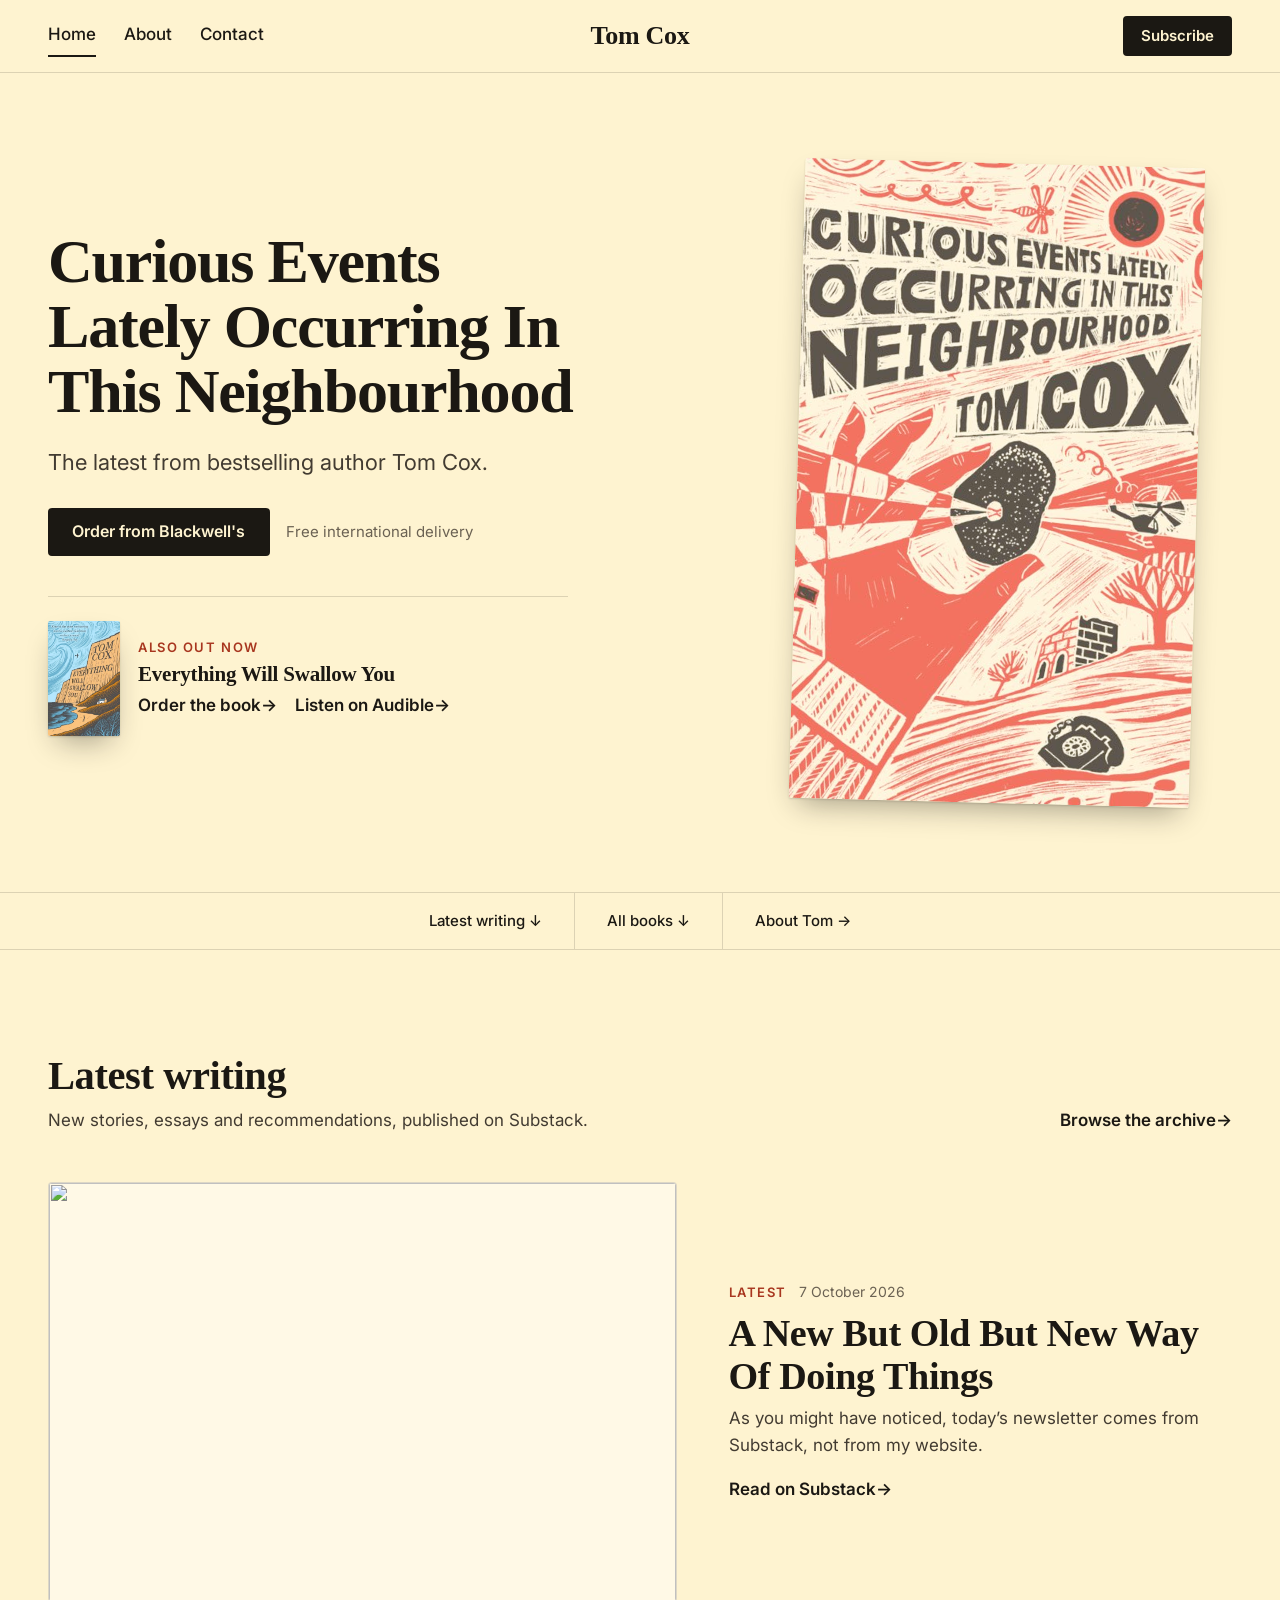
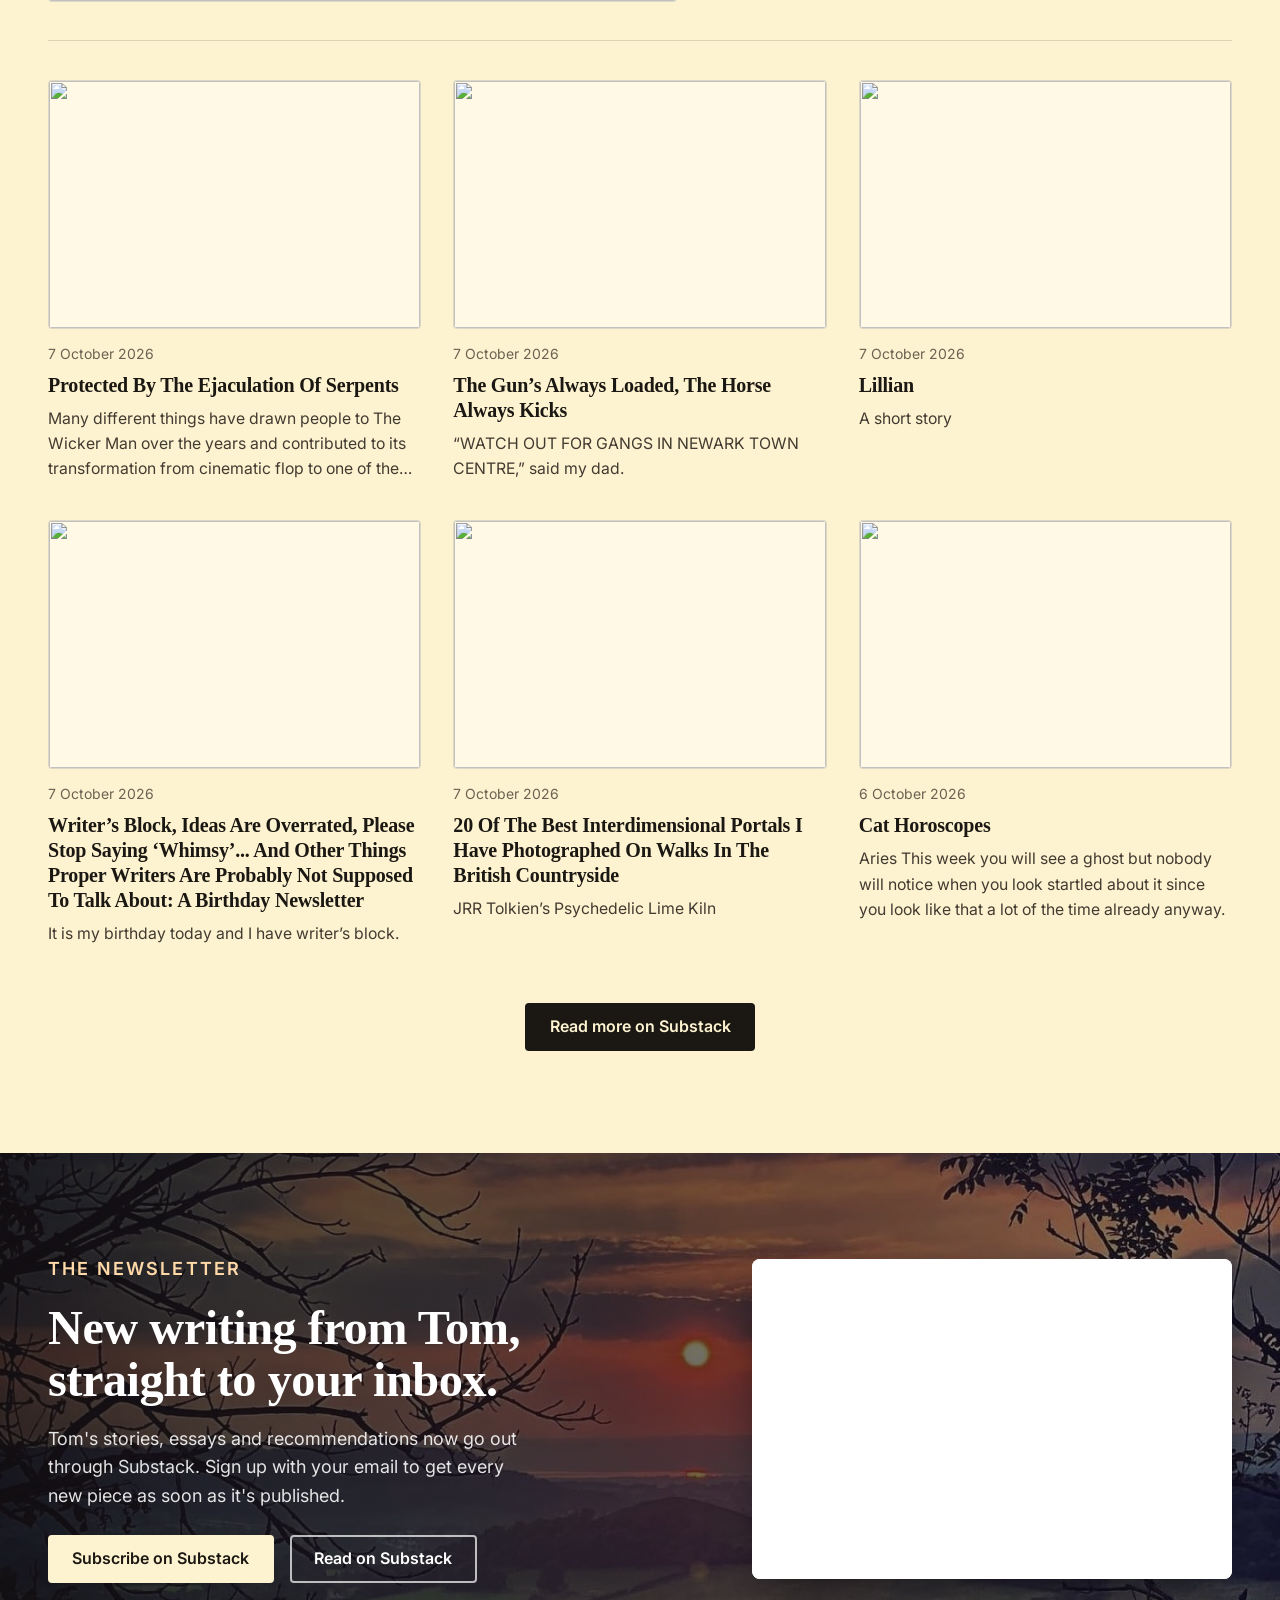
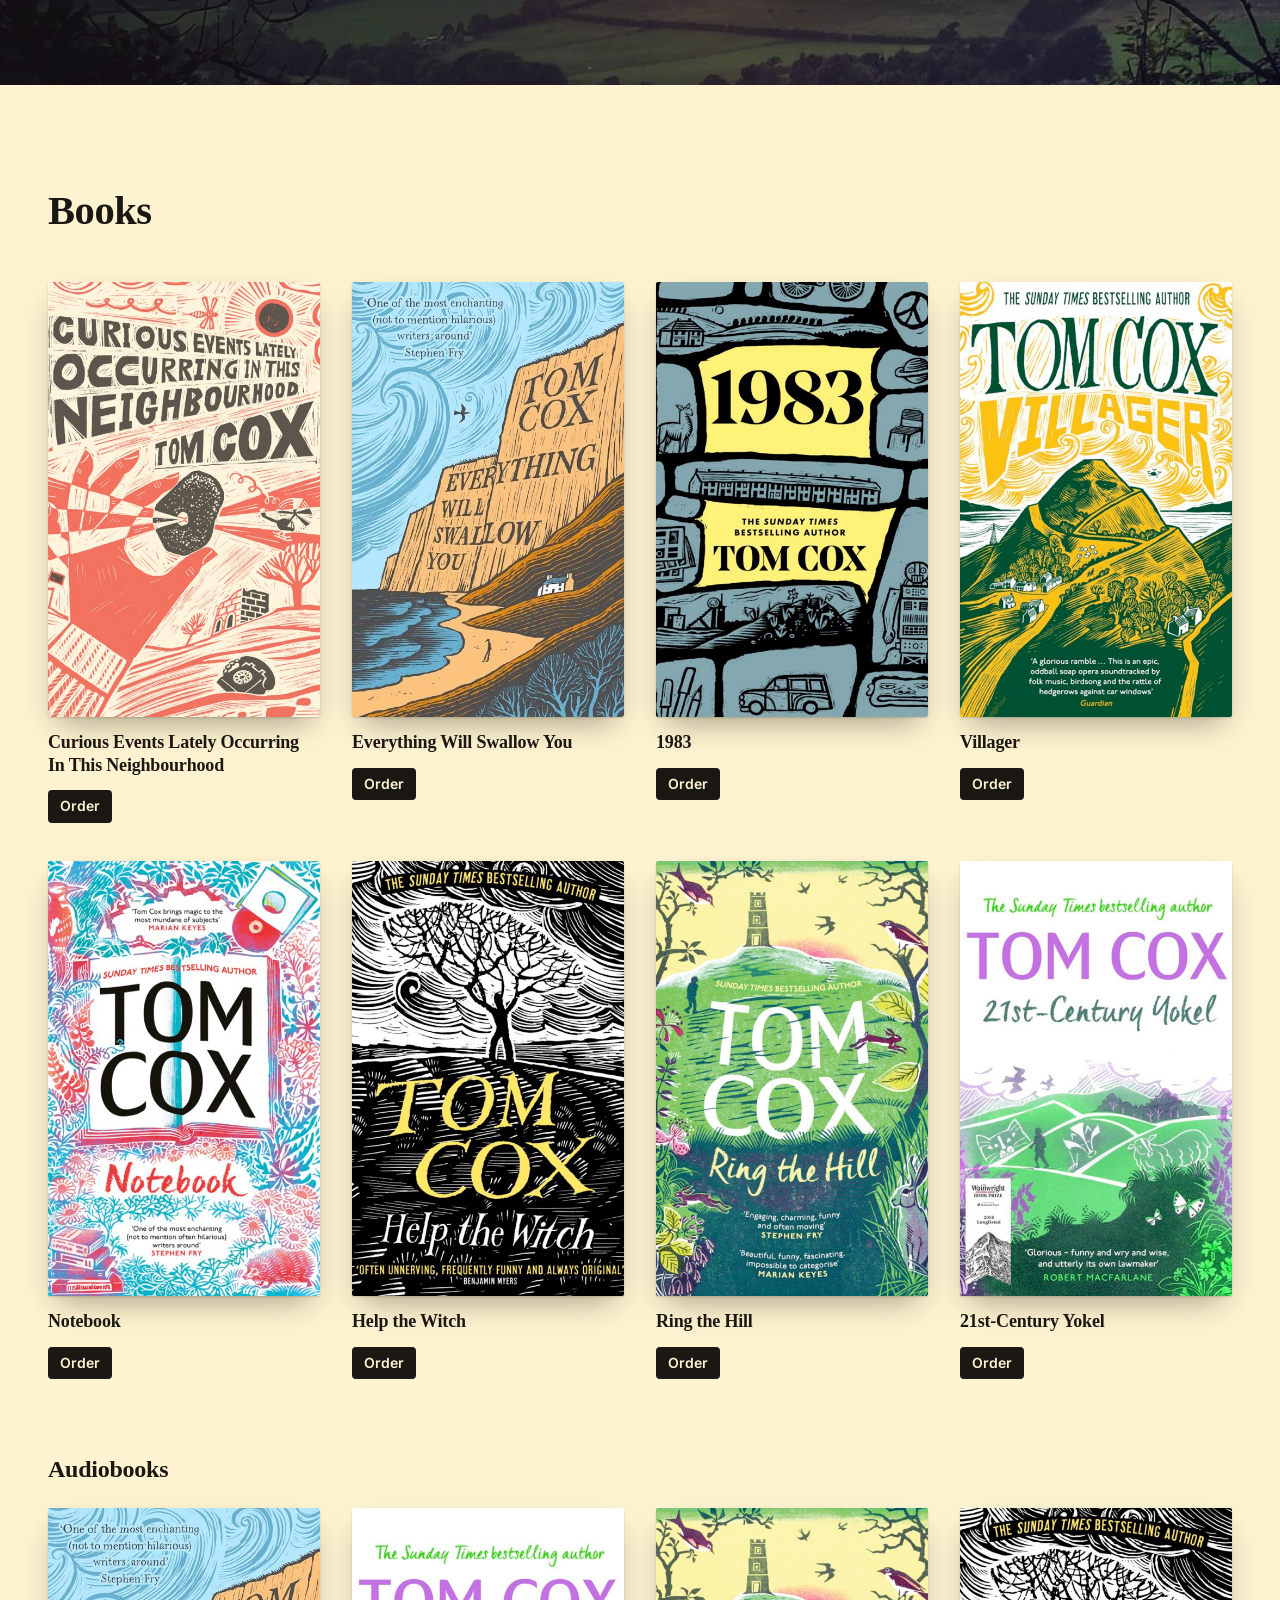
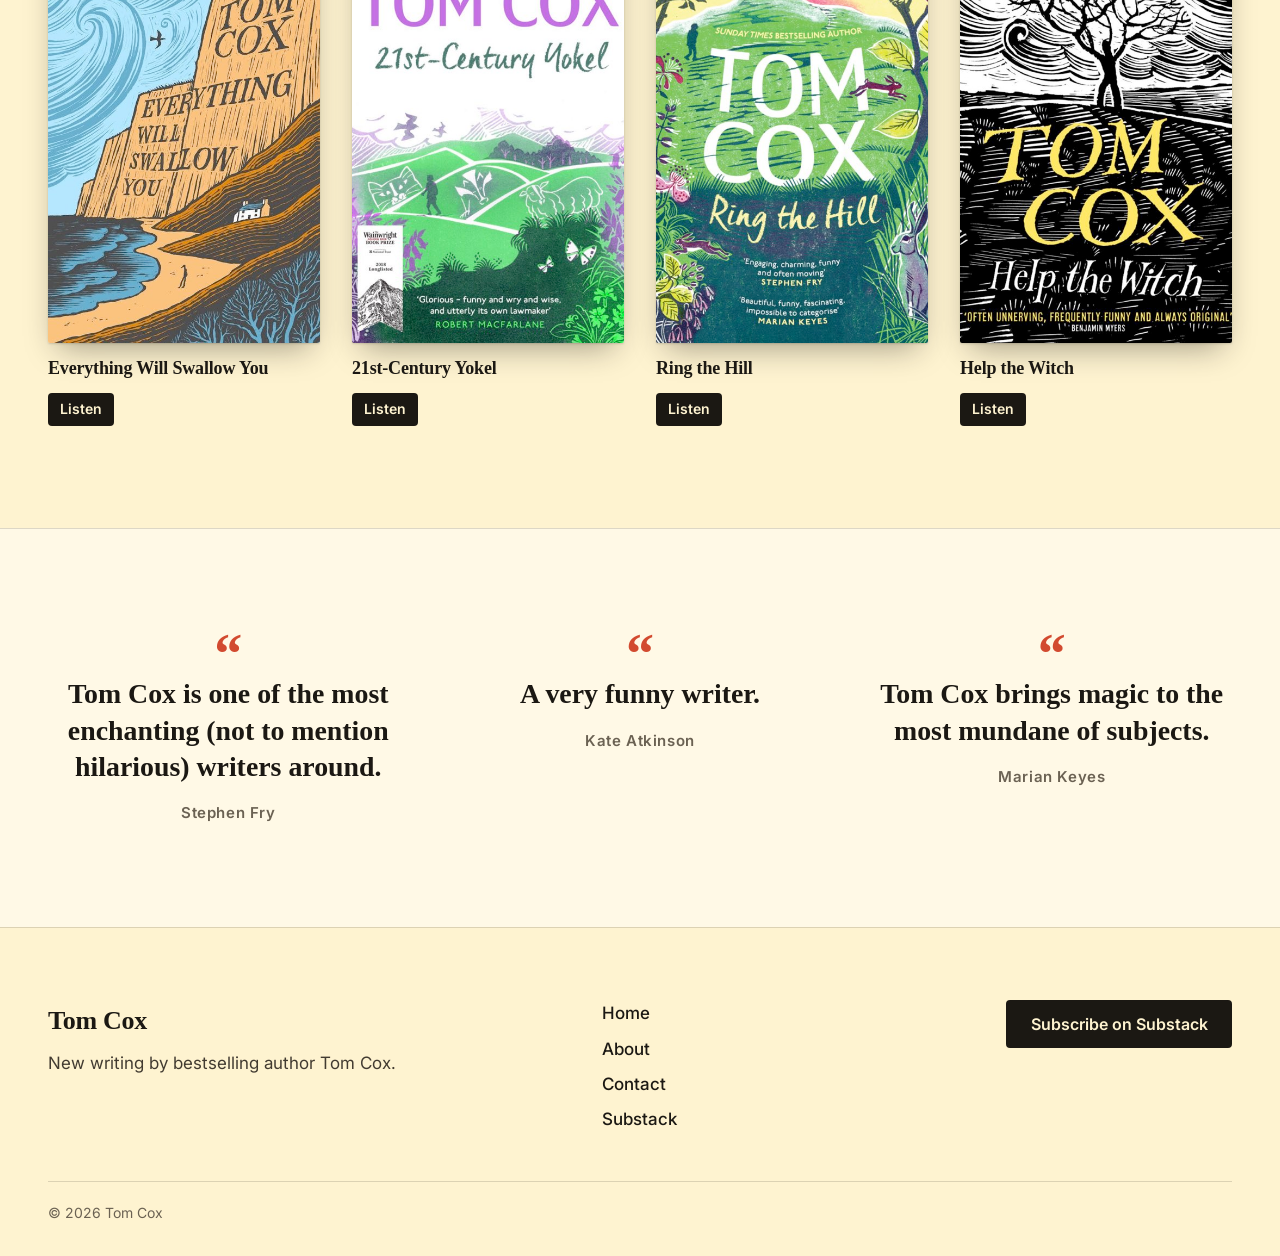
==== site/index.html @ dd6b955c "new tom cox site" ====
<!doctype html>
<html lang="en-GB">
<head>
  <meta charset="utf-8">
  <meta name="viewport" content="width=device-width, initial-scale=1">
  <title>Tom Cox</title>
  <meta name="description" content="New writing by bestselling author Tom Cox. Books, audiobooks and the latest stories and essays from his Substack.">
  <link rel="canonical" href="https://www.tom-cox.com/">

  <meta property="og:site_name" content="Tom Cox">
  <meta property="og:type" content="website">
  <meta property="og:title" content="Tom Cox">
  <meta property="og:description" content="New writing by bestselling author Tom Cox.">
  <meta property="og:url" content="https://www.tom-cox.com/">
  <meta property="og:image" content="https://www.tom-cox.com/assets/images/hero.jpg">
  <meta name="twitter:card" content="summary_large_image">

  <link rel="icon" href="assets/images/favicon.png" type="image/png">
  <link rel="apple-touch-icon" href="assets/images/apple-touch-icon.png">
  <link rel="alternate" type="application/rss+xml" title="Tom Cox on Substack" href="https://tomcox.substack.com/feed">

  <link rel="preconnect" href="https://fonts.bunny.net">
  <link rel="stylesheet" href="https://fonts.bunny.net/css?family=ibm-plex-serif:400,600|inter:400,500,600&display=swap">
  <link rel="stylesheet" href="assets/css/style.css">
  <script>document.documentElement.classList.add("js");</script>
  <script src="assets/js/main.js" defer></script>
</head>
<body>
  <a class="skip-link" href="#main">Skip to content</a>

  <header class="site-header">
    <div class="container header-inner">
      <nav class="site-nav" id="site-nav" aria-label="Main">
        <ul>
          <li><a href="./" aria-current="page">Home</a></li>
          <li><a href="about/">About</a></li>
          <li><a href="contact/">Contact</a></li>
        </ul>
      </nav>
      <a class="site-logo" href="./">Tom Cox</a>
      <div class="header-actions">
        <a class="button button-small" href="https://tomcox.substack.com/subscribe">Subscribe</a>
        <button class="nav-toggle" type="button" aria-expanded="false" aria-controls="site-nav" aria-label="Open menu">
          <svg class="icon-open" width="24" height="24" viewBox="0 0 24 24" fill="none" stroke="currentColor" stroke-width="2" stroke-linecap="round" aria-hidden="true"><path d="M3 6h18M3 12h18M3 18h18"/></svg>
          <svg class="icon-close" width="24" height="24" viewBox="0 0 24 24" fill="none" stroke="currentColor" stroke-width="2" stroke-linecap="round" aria-hidden="true"><path d="M6 6l12 12M18 6L6 18"/></svg>
        </button>
      </div>
    </div>
  </header>

  <main id="main">
    <!-- Hero: latest book releases. Swap in the newest book here when one comes out. -->
    <section class="hero" aria-labelledby="hero-title">
      <div class="container hero-inner">
        <div class="hero-copy">
          <h1 class="hero-title" id="hero-title">Curious Events Lately Occurring In This Neighbourhood</h1>
          <p class="hero-lede">The latest from bestselling author Tom Cox.</p>
          <div class="button-row">
            <a class="button" href="https://blackwells.co.uk/bookshop/product/Curious-Events-Lately-Occurring-In-This-Neighbourhood-by-Tom-Cox/2100000300990" target="_blank" rel="noopener">Order from Blackwell's</a>
            <span class="hero-note">Free international delivery</span>
          </div>

          <div class="also-new">
            <img src="assets/images/books/ewsy.jpg" alt="" width="500" height="800">
            <div>
              <p class="eyebrow">Also out now</p>
              <h2>Everything Will Swallow You</h2>
              <p class="also-new-links">
                <a class="link-arrow" href="https://blackwells.co.uk/bookshop/product/Everything-Will-Swallow-You-by-Tom-Cox/9781800755932" target="_blank" rel="noopener">Order the book</a>
                <a class="link-arrow" href="https://www.audible.co.uk/pd/Everything-Will-Swallow-You-Audiobook/B0FY6K4DGF" target="_blank" rel="noopener">Listen on Audible</a>
              </p>
            </div>
          </div>
        </div>

        <div class="hero-cover">
          <a href="https://blackwells.co.uk/bookshop/product/Curious-Events-Lately-Occurring-In-This-Neighbourhood-by-Tom-Cox/2100000300990" target="_blank" rel="noopener">
            <img src="assets/images/books/curious.jpg" alt="Cover of Curious Events Lately Occurring In This Neighbourhood by Tom Cox" width="500" height="800" fetchpriority="high">
          </a>
        </div>
      </div>

      <nav class="signposts" aria-label="On this page">
        <ul>
          <li><a href="#writing">Latest writing ↓</a></li>
          <li><a href="#books">All books ↓</a></li>
          <li><a href="about/">About Tom →</a></li>
        </ul>
      </nav>
    </section>

    <!-- Latest posts: filled from data/posts.json, which the deploy workflow builds from the Substack feed -->
    <section class="section" id="writing" aria-labelledby="writing-title">
      <div class="container">
        <div class="section-head">
          <div>
            <h2 class="section-title" id="writing-title">Latest writing</h2>
            <p class="section-intro">New stories, essays and recommendations, published on Substack.</p>
          </div>
          <a class="link-arrow" href="https://tomcox.substack.com/archive">Browse the archive</a>
        </div>

        <div class="posts" data-posts data-src="data/posts.json" data-limit="7" aria-busy="true">
          <div class="post-skeleton" aria-hidden="true"></div>
          <div class="post-skeleton" aria-hidden="true"></div>
          <div class="post-skeleton" aria-hidden="true"></div>
          <div class="post-skeleton" aria-hidden="true"></div>
          <noscript>
            <div class="posts-fallback">
              <p>Tom's latest stories and essays are all on Substack.</p>
              <a class="button" href="https://tomcox.substack.com">Read on Substack</a>
            </div>
          </noscript>
        </div>

        <div class="section-footer">
          <a class="button" href="https://tomcox.substack.com">Read more on Substack</a>
        </div>
      </div>
    </section>

    <section class="subscribe" id="subscribe" aria-labelledby="subscribe-title">
      <img class="subscribe-bg" src="assets/images/hero.jpg" alt="" loading="lazy" width="1433" height="1040">
      <div class="container subscribe-inner">
        <div class="subscribe-copy">
          <p class="eyebrow">The newsletter</p>
          <h2 id="subscribe-title">New writing from Tom, straight to your inbox.</h2>
          <p>Tom's stories, essays and recommendations now go out through Substack. Sign up with your email to get every new piece as soon as it's published.</p>
          <div class="button-row">
            <a class="button button-light" href="https://tomcox.substack.com/subscribe">Subscribe on Substack</a>
            <a class="button button-outline" href="https://tomcox.substack.com">Read on Substack</a>
          </div>
        </div>
        <div class="subscribe-embed">
          <iframe src="https://tomcox.substack.com/embed" title="Subscribe to Tom Cox on Substack" loading="lazy" scrolling="no"></iframe>
        </div>
      </div>
    </section>

    <section class="section" id="books" aria-labelledby="books-title">
      <div class="container">
        <div class="section-head">
          <h2 class="section-title" id="books-title">Books</h2>
        </div>

        <div class="book-group">
          <ul class="book-grid">
            <li class="book">
              <a href="https://blackwells.co.uk/bookshop/product/Curious-Events-Lately-Occurring-In-This-Neighbourhood-by-Tom-Cox/2100000300990" target="_blank" rel="noopener">
                <img src="assets/images/books/curious.jpg" alt="" width="500" height="800" loading="lazy">
                <h3>Curious Events Lately Occurring In This Neighbourhood</h3>
                <span class="book-cta">Order<span class="visually-hidden"> from Blackwell's (opens in a new tab)</span></span>
              </a>
            </li>
            <li class="book">
              <a href="https://blackwells.co.uk/bookshop/product/Everything-Will-Swallow-You-by-Tom-Cox/9781800755932" target="_blank" rel="noopener">
                <img src="assets/images/books/ewsy.jpg" alt="" width="500" height="800" loading="lazy">
                <h3>Everything Will Swallow You</h3>
                <span class="book-cta">Order<span class="visually-hidden"> from Blackwell's (opens in a new tab)</span></span>
              </a>
            </li>
            <li class="book">
              <a href="https://blackwells.co.uk/bookshop/product/1983-by-Tom-Cox/9781800755970" target="_blank" rel="noopener">
                <img src="assets/images/books/1983.jpg" alt="" width="500" height="800" loading="lazy">
                <h3>1983</h3>
                <span class="book-cta">Order<span class="visually-hidden"> from Blackwell's (opens in a new tab)</span></span>
              </a>
            </li>
            <li class="book">
              <a href="https://blackwells.co.uk/bookshop/product/Villager-by-Tom-Cox/9781800756076" target="_blank" rel="noopener">
                <img src="assets/images/books/villager.jpg" alt="" width="500" height="800" loading="lazy">
                <h3>Villager</h3>
                <span class="book-cta">Order<span class="visually-hidden"> from Blackwell's (opens in a new tab)</span></span>
              </a>
            </li>
            <li class="book">
              <a href="https://blackwells.co.uk/bookshop/product/Notebook-by-Tom-Cox/9781800756052" target="_blank" rel="noopener">
                <img src="assets/images/books/notebook.jpg" alt="" width="500" height="800" loading="lazy">
                <h3>Notebook</h3>
                <span class="book-cta">Order<span class="visually-hidden"> from Blackwell's (opens in a new tab)</span></span>
              </a>
            </li>
            <li class="book">
              <a href="https://blackwells.co.uk/bookshop/product/Help-the-Witch-by-Tom-Cox/9781800756014" target="_blank" rel="noopener">
                <img src="assets/images/books/htw.jpg" alt="" width="500" height="800" loading="lazy">
                <h3>Help the Witch</h3>
                <span class="book-cta">Order<span class="visually-hidden"> from Blackwell's (opens in a new tab)</span></span>
              </a>
            </li>
            <li class="book">
              <a href="https://blackwells.co.uk/bookshop/product/Ring-the-Hill-by-Tom-Cox/9781800756038" target="_blank" rel="noopener">
                <img src="assets/images/books/rth.jpg" alt="" width="500" height="800" loading="lazy">
                <h3>Ring the Hill</h3>
                <span class="book-cta">Order<span class="visually-hidden"> from Blackwell's (opens in a new tab)</span></span>
              </a>
            </li>
            <li class="book">
              <a href="https://blackwells.co.uk/bookshop/product/21St-Century-Yokel-by-Tom-Cox/9781800755994" target="_blank" rel="noopener">
                <img src="assets/images/books/21cy.jpg" alt="" width="500" height="800" loading="lazy">
                <h3>21st-Century Yokel</h3>
                <span class="book-cta">Order<span class="visually-hidden"> from Blackwell's (opens in a new tab)</span></span>
              </a>
            </li>
          </ul>
        </div>

        <div class="book-group">
          <h2 class="book-group-title">Audiobooks</h2>
          <ul class="book-grid">
            <li class="book">
              <a href="https://www.audible.co.uk/pd/Everything-Will-Swallow-You-Audiobook/B0FY6K4DGF" target="_blank" rel="noopener">
                <img src="assets/images/books/ewsy.jpg" alt="" width="500" height="800" loading="lazy">
                <h3>Everything Will Swallow You</h3>
                <span class="book-cta">Listen<span class="visually-hidden"> on Audible (opens in a new tab)</span></span>
              </a>
            </li>
            <li class="book">
              <a href="https://www.audible.co.uk/pd/21st-Century-Yokel-Audiobook/B0773XN1SX" target="_blank" rel="noopener">
                <img src="assets/images/books/21cy.jpg" alt="" width="500" height="800" loading="lazy">
                <h3>21st-Century Yokel</h3>
                <span class="book-cta">Listen<span class="visually-hidden"> on Audible (opens in a new tab)</span></span>
              </a>
            </li>
            <li class="book">
              <a href="https://www.audible.co.uk/pd/Ring-the-Hill-Audiobook/0655662405" target="_blank" rel="noopener">
                <img src="assets/images/books/rth.jpg" alt="" width="500" height="800" loading="lazy">
                <h3>Ring the Hill</h3>
                <span class="book-cta">Listen<span class="visually-hidden"> on Audible (opens in a new tab)</span></span>
              </a>
            </li>
            <li class="book">
              <a href="https://www.audible.co.uk/pd/Help-the-Witch-Audiobook/0655662642" target="_blank" rel="noopener">
                <img src="assets/images/books/htw.jpg" alt="" width="500" height="800" loading="lazy">
                <h3>Help the Witch</h3>
                <span class="book-cta">Listen<span class="visually-hidden"> on Audible (opens in a new tab)</span></span>
              </a>
            </li>
          </ul>
        </div>
      </div>
    </section>

    <section class="section quotes" aria-label="What people say">
      <div class="container quote-grid">
        <figure class="quote">
          <blockquote><p>Tom Cox is one of the most enchanting (not to mention hilarious) writers around.</p></blockquote>
          <figcaption>Stephen Fry</figcaption>
        </figure>
        <figure class="quote">
          <blockquote><p>A very funny writer.</p></blockquote>
          <figcaption>Kate Atkinson</figcaption>
        </figure>
        <figure class="quote">
          <blockquote><p>Tom Cox brings magic to the most mundane of subjects.</p></blockquote>
          <figcaption>Marian Keyes</figcaption>
        </figure>
      </div>
    </section>
  </main>

  <footer class="site-footer">
    <div class="container footer-inner">
      <div class="footer-brand">
        <a class="site-logo" href="./">Tom Cox</a>
        <p>New writing by bestselling author Tom Cox.</p>
      </div>
      <nav class="footer-nav" aria-label="Footer">
        <ul>
          <li><a href="./">Home</a></li>
          <li><a href="about/">About</a></li>
          <li><a href="contact/">Contact</a></li>
          <li><a href="https://tomcox.substack.com">Substack</a></li>
        </ul>
      </nav>
      <a class="button" href="https://tomcox.substack.com/subscribe">Subscribe on Substack</a>
    </div>
    <div class="container">
      <p class="footer-bottom">© <span data-year>2026</span> Tom Cox</p>
    </div>
  </footer>
</body>
</html>
---- site/assets/css/style.css ----
/* Tom Cox - site styles
   Colours and type follow the old Ghost site: cream background, IBM Plex Serif
   headings, Inter body. The red accent is taken from the Curious Events cover. */

:root {
  --cream: #fef3d0;
  --paper: #fff9e6;
  --ink: #1b1813;
  --ink-soft: #423b31;
  --muted: #6b6253;
  --rule: rgba(27, 24, 19, 0.15);
  --accent: #d24a2f;
  --accent-ink: #a8361f;

  --serif: "IBM Plex Serif", Georgia, "Times New Roman", serif;
  --sans: "Inter", system-ui, -apple-system, "Segoe UI", Roboto, sans-serif;

  --container: 1200px;
  --gutter: clamp(16px, 4vw, 48px);
  --section-space: clamp(56px, 8vw, 112px);
  --radius: 4px;
  --shadow-book: 0 1px 2px rgba(27, 24, 19, 0.15), 0 14px 30px -10px rgba(27, 24, 19, 0.4);
}

/* ---------- Base ---------- */

*,
*::before,
*::after {
  box-sizing: border-box;
}

html {
  -webkit-text-size-adjust: 100%;
  scroll-behavior: smooth;
}

@media (prefers-reduced-motion: reduce) {
  html {
    scroll-behavior: auto;
  }
  *,
  *::before,
  *::after {
    transition: none !important;
    animation: none !important;
  }
}

body {
  margin: 0;
  background: var(--cream);
  color: var(--ink);
  font-family: var(--sans);
  font-size: 1.0625rem;
  line-height: 1.6;
  -webkit-font-smoothing: antialiased;
  text-rendering: optimizeLegibility;
}

img {
  display: block;
  max-width: 100%;
  height: auto;
}

a {
  color: inherit;
}

h1,
h2,
h3 {
  font-family: var(--serif);
  font-weight: 600;
  line-height: 1.15;
  letter-spacing: -0.01em;
  margin: 0;
  text-wrap: balance;
}

p {
  margin: 0;
}

:focus-visible {
  outline: 2px solid var(--accent-ink);
  outline-offset: 3px;
}

.container {
  width: 100%;
  max-width: calc(var(--container) + var(--gutter) * 2);
  margin-inline: auto;
  padding-inline: var(--gutter);
}

.visually-hidden {
  position: absolute !important;
  width: 1px;
  height: 1px;
  padding: 0;
  margin: -1px;
  overflow: hidden;
  clip: rect(0, 0, 0, 0);
  white-space: nowrap;
  border: 0;
}

.skip-link {
  position: absolute;
  left: 16px;
  top: -100px;
  z-index: 100;
  background: var(--ink);
  color: var(--cream);
  padding: 10px 16px;
  border-radius: var(--radius);
  text-decoration: none;
}

.skip-link:focus {
  top: 16px;
}

.eyebrow {
  font-family: var(--sans);
  font-size: 0.8125rem;
  font-weight: 600;
  letter-spacing: 0.12em;
  text-transform: uppercase;
  color: var(--accent-ink);
}

/* ---------- Buttons & links ---------- */

.button {
  display: inline-flex;
  align-items: center;
  justify-content: center;
  gap: 0.5em;
  min-height: 48px;
  padding: 0.75rem 1.4rem;
  border: 2px solid var(--ink);
  border-radius: var(--radius);
  background: var(--ink);
  color: var(--cream);
  font-family: var(--sans);
  font-size: 1rem;
  font-weight: 600;
  line-height: 1.2;
  text-decoration: none;
  cursor: pointer;
  transition: background-color 0.15s ease, border-color 0.15s ease, color 0.15s ease;
}

.button:hover {
  background: var(--accent-ink);
  border-color: var(--accent-ink);
  color: #fff;
}

.button-outline {
  background: transparent;
  color: var(--ink);
}

.button-outline:hover {
  background: var(--ink);
  border-color: var(--ink);
  color: var(--cream);
}

.button-light {
  background: var(--cream);
  border-color: var(--cream);
  color: var(--ink);
}

.button-light:hover {
  background: #fff;
  border-color: #fff;
  color: var(--ink);
}

.button-small {
  min-height: 40px;
  padding: 0.5rem 1rem;
  font-size: 0.9375rem;
}

.button-row {
  display: flex;
  flex-wrap: wrap;
  align-items: center;
  gap: 12px 16px;
}

.link-arrow {
  font-weight: 600;
  text-decoration: none;
  white-space: nowrap;
}

.link-arrow::after {
  content: " \2192";
  display: inline-block;
  transition: transform 0.15s ease;
}

.link-arrow:hover {
  color: var(--accent-ink);
}

.link-arrow:hover::after {
  transform: translateX(3px);
}

/* ---------- Header ---------- */

.site-header {
  position: sticky;
  top: 0;
  z-index: 50;
  background: var(--cream);
  border-bottom: 1px solid var(--rule);
}

.header-inner {
  display: grid;
  grid-template-columns: 1fr auto 1fr;
  grid-template-areas: "nav logo actions";
  align-items: center;
  min-height: 72px;
  gap: 16px;
}

.site-logo {
  grid-area: logo;
  font-family: var(--serif);
  font-size: 1.625rem;
  font-weight: 600;
  letter-spacing: -0.01em;
  text-decoration: none;
  white-space: nowrap;
}

.site-nav {
  grid-area: nav;
}

.site-nav ul {
  display: flex;
  gap: 28px;
  margin: 0;
  padding: 0;
  list-style: none;
}

.site-nav a {
  display: inline-block;
  padding: 6px 0;
  font-weight: 500;
  text-decoration: none;
  border-bottom: 2px solid transparent;
}

.site-nav a:hover {
  color: var(--accent-ink);
}

.site-nav a[aria-current="page"] {
  border-bottom-color: var(--ink);
}

.header-actions {
  grid-area: actions;
  display: flex;
  align-items: center;
  justify-content: flex-end;
  gap: 8px;
}

.nav-toggle {
  display: none;
  align-items: center;
  justify-content: center;
  width: 44px;
  height: 44px;
  padding: 0;
  border: 0;
  background: none;
  color: var(--ink);
  cursor: pointer;
}

.nav-toggle .icon-close {
  display: none;
}

.nav-toggle[aria-expanded="true"] .icon-open {
  display: none;
}

.nav-toggle[aria-expanded="true"] .icon-close {
  display: block;
}

@media (max-width: 760px) {
  .header-inner {
    grid-template-columns: 1fr auto;
    grid-template-areas:
      "logo actions"
      "nav nav";
    min-height: 64px;
    gap: 0 12px;
  }

  .site-logo {
    font-size: 1.5rem;
  }

  .nav-toggle {
    display: inline-flex;
  }

  /* Without JS the menu stays visible; main.js adds .js and hides it until opened */
  .js .site-nav {
    display: none;
  }

  .js .site-nav.is-open {
    display: block;
  }

  .site-nav ul {
    flex-direction: column;
    gap: 0;
    padding: 4px 0 12px;
  }

  .site-nav a {
    display: block;
    padding: 12px 0;
    border-bottom: 1px solid var(--rule);
    font-size: 1.125rem;
  }

  .site-nav li:last-child a {
    border-bottom: 0;
  }

  .site-nav a[aria-current="page"] {
    border-bottom-color: var(--rule);
    color: var(--accent-ink);
  }
}

/* ---------- Hero: latest book releases ---------- */

.hero {
  border-bottom: 1px solid var(--rule);
}

.hero-inner {
  display: grid;
  grid-template-columns: minmax(0, 1.15fr) minmax(0, 0.85fr);
  align-items: center;
  gap: clamp(32px, 6vw, 96px);
  padding-block: clamp(40px, 7vw, 96px);
}

.hero-copy {
  display: grid;
  gap: 20px;
  justify-items: start;
}

.hero-title {
  font-size: clamp(2.25rem, 3.6vw + 1rem, 4.25rem);
  line-height: 1.05;
  letter-spacing: -0.02em;
}

.hero-lede {
  max-width: 34ch;
  font-size: clamp(1.125rem, 0.6vw + 1rem, 1.375rem);
  color: var(--ink-soft);
}

.hero .button-row {
  margin-top: 8px;
}

.hero-note {
  font-size: 0.9375rem;
  color: var(--muted);
}

.hero-cover {
  justify-self: center;
  width: min(100%, 400px);
}

.hero-cover a {
  display: block;
  transform: rotate(1.5deg);
  transition: transform 0.25s ease;
}

.hero-cover a:hover {
  transform: rotate(0deg) translateY(-4px);
}

.hero-cover img {
  width: 100%;
  border-radius: 2px;
  box-shadow: var(--shadow-book);
}

.also-new {
  display: flex;
  align-items: center;
  gap: 18px;
  margin-top: 20px;
  padding-top: 24px;
  border-top: 1px solid var(--rule);
  width: 100%;
  max-width: 520px;
}

.also-new img {
  width: 72px;
  flex-shrink: 0;
  border-radius: 2px;
  box-shadow: var(--shadow-book);
}

.also-new h2 {
  margin: 4px 0 6px;
  font-size: 1.3125rem;
}

.also-new-links {
  display: flex;
  flex-wrap: wrap;
  gap: 4px 18px;
}

.signposts {
  border-top: 1px solid var(--rule);
}

.signposts ul {
  display: flex;
  justify-content: center;
  margin: 0;
  padding: 0;
  list-style: none;
}

.signposts li + li {
  border-left: 1px solid var(--rule);
}

.signposts a {
  display: block;
  padding: 16px clamp(14px, 3vw, 32px);
  font-size: 0.9375rem;
  font-weight: 500;
  text-decoration: none;
}

.signposts a:hover {
  color: var(--accent-ink);
}

@media (max-width: 760px) {
  .hero-inner {
    grid-template-columns: 1fr;
  }

  .hero-cover {
    order: -1;
    width: min(62%, 260px);
  }

  .hero-cover a {
    transform: none;
  }
}

/* ---------- Sections ---------- */

.section {
  padding-block: var(--section-space);
}

.section + .section {
  border-top: 1px solid var(--rule);
}

.section-head {
  display: flex;
  flex-wrap: wrap;
  align-items: flex-end;
  justify-content: space-between;
  gap: 12px 32px;
  margin-bottom: clamp(28px, 4vw, 48px);
}

.section-title {
  font-size: clamp(1.875rem, 1.6vw + 1.25rem, 2.75rem);
}

.section-intro {
  margin-top: 8px;
  max-width: 52ch;
  color: var(--ink-soft);
}

.section-footer {
  display: flex;
  justify-content: center;
  margin-top: clamp(32px, 5vw, 56px);
}

/* ---------- Latest posts ---------- */

.posts {
  display: grid;
  grid-template-columns: repeat(3, minmax(0, 1fr));
  gap: clamp(28px, 3vw, 40px) clamp(20px, 2.5vw, 32px);
}

.post-link {
  display: grid;
  align-content: start;
  gap: 14px;
  height: 100%;
  text-decoration: none;
}

.post-media {
  aspect-ratio: 3 / 2;
  overflow: hidden;
  border-radius: var(--radius);
  background: var(--paper);
  border: 1px solid var(--rule);
}

.post-media img {
  width: 100%;
  height: 100%;
  object-fit: cover;
  transition: transform 0.4s ease;
}

.post-link:hover .post-media img {
  transform: scale(1.03);
}

.post-media-empty {
  display: grid;
  place-items: center;
  font-family: var(--serif);
  font-size: 2rem;
  color: var(--muted);
}

.post-body {
  display: grid;
  align-content: start;
  gap: 8px;
}

.post-meta {
  display: flex;
  flex-wrap: wrap;
  align-items: baseline;
  gap: 4px 12px;
  font-size: 0.875rem;
  color: var(--muted);
}

.post-title {
  font-size: 1.25rem;
  line-height: 1.25;
  text-wrap: pretty;
}

.post-link:hover .post-title {
  text-decoration: underline;
  text-decoration-thickness: 1px;
  text-underline-offset: 4px;
}

.post-excerpt {
  color: var(--ink-soft);
  font-size: 0.9875rem;
  display: -webkit-box;
  -webkit-line-clamp: 3;
  -webkit-box-orient: vertical;
  overflow: hidden;
}

.post-more {
  display: none;
  margin-top: 8px;
  font-weight: 600;
}

.post-featured {
  grid-column: 1 / -1;
  padding-bottom: clamp(28px, 3vw, 40px);
  border-bottom: 1px solid var(--rule);
}

.post-featured .post-link {
  grid-template-columns: minmax(0, 1.25fr) minmax(0, 1fr);
  align-items: center;
  gap: clamp(20px, 4vw, 56px);
}

.post-featured .post-title {
  font-size: clamp(1.75rem, 1.6vw + 1.1rem, 2.5rem);
  line-height: 1.12;
}

.post-featured .post-excerpt {
  font-size: 1.0625rem;
  -webkit-line-clamp: 4;
}

.post-featured .post-more {
  display: inline-block;
}

.post-skeleton {
  aspect-ratio: 3 / 2;
  border-radius: var(--radius);
  background: linear-gradient(90deg, var(--paper) 0%, #fdf6dd 50%, var(--paper) 100%);
  background-size: 200% 100%;
  animation: shimmer 1.4s ease-in-out infinite;
}

.post-skeleton:first-child {
  grid-column: 1 / -1;
  aspect-ratio: auto;
  height: clamp(220px, 30vw, 380px);
}

@keyframes shimmer {
  from {
    background-position: 100% 0;
  }
  to {
    background-position: -100% 0;
  }
}

.posts-fallback {
  grid-column: 1 / -1;
  display: grid;
  justify-items: center;
  gap: 16px;
  padding: 48px 24px;
  border: 1px dashed var(--rule);
  border-radius: var(--radius);
  text-align: center;
}

@media (max-width: 960px) {
  .posts {
    grid-template-columns: repeat(2, minmax(0, 1fr));
  }
}

@media (max-width: 620px) {
  .posts {
    grid-template-columns: 1fr;
  }

  .post-featured .post-link {
    grid-template-columns: 1fr;
  }
}

/* ---------- Subscribe band ---------- */

.subscribe {
  position: relative;
  isolation: isolate;
  overflow: hidden;
  color: #fff;
  background: #2a2420;
}

.subscribe-bg {
  position: absolute;
  inset: 0;
  z-index: -2;
  width: 100%;
  height: 100%;
  object-fit: cover;
}

.subscribe::before {
  content: "";
  position: absolute;
  inset: 0;
  z-index: -1;
  background: linear-gradient(90deg, rgba(20, 16, 14, 0.82) 0%, rgba(20, 16, 14, 0.6) 55%, rgba(20, 16, 14, 0.45) 100%);
}

.subscribe-inner {
  display: grid;
  grid-template-columns: minmax(0, 1fr) minmax(0, 480px);
  align-items: center;
  gap: clamp(32px, 5vw, 72px);
  padding-block: var(--section-space);
}

.subscribe-copy {
  display: grid;
  gap: 18px;
  justify-items: start;
}

.subscribe .eyebrow {
  color: #ffd9a8;
}

.subscribe h2 {
  font-size: clamp(2rem, 2.4vw + 1.1rem, 3.25rem);
  line-height: 1.08;
}

.subscribe p {
  max-width: 44ch;
  font-size: 1.125rem;
  color: rgba(255, 255, 255, 0.88);
}

.subscribe .button-row {
  margin-top: 6px;
}

.subscribe .button-outline {
  color: #fff;
  border-color: rgba(255, 255, 255, 0.7);
}

.subscribe .button-outline:hover {
  background: #fff;
  border-color: #fff;
  color: var(--ink);
}

.subscribe-embed {
  width: 100%;
  border-radius: 8px;
  overflow: hidden;
  background: #fff;
  box-shadow: 0 20px 40px -12px rgba(0, 0, 0, 0.5);
}

.subscribe-embed iframe {
  display: block;
  width: 100%;
  height: 320px;
  border: 0;
  background: #fff;
}

@media (max-width: 860px) {
  .subscribe-inner {
    grid-template-columns: 1fr;
  }

  .subscribe::before {
    background: rgba(20, 16, 14, 0.72);
  }
}

/* ---------- Books ---------- */

.book-group + .book-group {
  margin-top: clamp(48px, 6vw, 80px);
}

.book-group-title {
  margin-bottom: 24px;
  font-size: 1.5rem;
}

.book-grid {
  display: grid;
  grid-template-columns: repeat(4, minmax(0, 1fr));
  gap: clamp(28px, 3vw, 44px) clamp(16px, 2.5vw, 32px);
  margin: 0;
  padding: 0;
  list-style: none;
}

.book a {
  display: grid;
  gap: 14px;
  text-decoration: none;
}

.book img {
  width: 100%;
  aspect-ratio: 5 / 8;
  object-fit: cover;
  border-radius: 2px;
  box-shadow: var(--shadow-book);
  transition: transform 0.2s ease;
}

.book a:hover img {
  transform: translateY(-4px);
}

.book h3 {
  font-size: 1.125rem;
  line-height: 1.25;
}

.book-cta {
  justify-self: start;
  font-size: 0.875rem;
  font-weight: 600;
  padding: 5px 12px;
  border-radius: var(--radius);
  background: var(--ink);
  color: var(--cream);
}

.book a:hover .book-cta {
  background: var(--accent-ink);
  color: #fff;
}

.book-format {
  font-size: 0.875rem;
  color: var(--muted);
  margin-top: -8px;
}

@media (max-width: 860px) {
  .book-grid {
    grid-template-columns: repeat(3, minmax(0, 1fr));
  }
}

@media (max-width: 560px) {
  .book-grid {
    grid-template-columns: repeat(2, minmax(0, 1fr));
  }
}

/* ---------- Quotes ---------- */

.quotes {
  background: var(--paper);
}

.quote-grid {
  display: grid;
  grid-template-columns: repeat(3, minmax(0, 1fr));
  gap: clamp(32px, 4vw, 56px);
}

.quote {
  margin: 0;
  text-align: center;
}

.quote blockquote {
  margin: 0;
  font-family: var(--serif);
  font-size: clamp(1.375rem, 0.8vw + 1.1rem, 1.75rem);
  font-weight: 600;
  line-height: 1.3;
  text-wrap: balance;
}

.quote blockquote::before {
  content: "\201C";
  display: block;
  font-size: 3.5rem;
  line-height: 0.8;
  color: var(--accent);
}

.quote figcaption {
  margin-top: 16px;
  font-size: 0.9375rem;
  font-weight: 600;
  letter-spacing: 0.04em;
  color: var(--muted);
}

@media (max-width: 760px) {
  .quote-grid {
    grid-template-columns: 1fr;
  }
}

/* ---------- Inner pages ---------- */

.page-header {
  padding-block: clamp(48px, 7vw, 96px) clamp(28px, 4vw, 48px);
}

.page-title {
  font-size: clamp(2.5rem, 3.6vw + 1.2rem, 4.5rem);
  letter-spacing: -0.02em;
}

.page-lede {
  margin-top: 16px;
  max-width: 40ch;
  font-size: clamp(1.125rem, 0.6vw + 1rem, 1.375rem);
  color: var(--ink-soft);
}

.page-body {
  padding-bottom: var(--section-space);
}

.prose {
  max-width: 64ch;
  font-size: 1.125rem;
  line-height: 1.7;
}

.prose > * + * {
  margin-top: 1.1em;
}

.prose h2 {
  font-size: 1.5rem;
  margin-top: 1.8em;
}

.prose a {
  text-decoration-thickness: 1px;
  text-underline-offset: 3px;
}

.prose a:hover {
  color: var(--accent-ink);
}

.prose .button-row {
  margin-top: 2em;
}

.about-layout {
  display: grid;
  grid-template-columns: minmax(0, 5fr) minmax(0, 7fr);
  gap: clamp(32px, 6vw, 88px);
  align-items: start;
}

.about-photo {
  margin: 0;
  position: sticky;
  top: 104px;
}

.about-photo img {
  width: 100%;
  border-radius: var(--radius);
}

@media (max-width: 820px) {
  .about-layout {
    grid-template-columns: 1fr;
  }

  .about-photo {
    position: static;
    max-width: 440px;
  }
}

/* ---------- Contact ---------- */

.contact-layout {
  display: grid;
  grid-template-columns: minmax(0, 5fr) minmax(0, 7fr);
  gap: clamp(32px, 6vw, 88px);
  align-items: start;
}

.contact-aside {
  display: grid;
  gap: 28px;
}

.contact-card {
  padding: 24px;
  border: 1px solid var(--rule);
  border-radius: var(--radius);
  background: var(--paper);
}

.contact-card h2 {
  font-size: 1.25rem;
  margin-bottom: 8px;
}

.contact-card p {
  color: var(--ink-soft);
}

.contact-card .link-arrow {
  display: inline-block;
  margin-top: 12px;
}

.contact-form {
  display: grid;
  gap: 20px;
}

.field {
  display: grid;
  gap: 6px;
}

.field label {
  font-weight: 600;
  font-size: 0.9375rem;
}

.field input,
.field select,
.field textarea {
  width: 100%;
  padding: 12px 14px;
  border: 1px solid rgba(27, 24, 19, 0.35);
  border-radius: var(--radius);
  background: #fffdf5;
  color: var(--ink);
  font: inherit;
  font-size: 1rem;
}

.field textarea {
  min-height: 180px;
  resize: vertical;
}

.field input:focus,
.field select:focus,
.field textarea:focus {
  outline: 2px solid var(--accent-ink);
  outline-offset: 0;
  border-color: var(--accent-ink);
}

.field-hp {
  position: absolute;
  left: -9999px;
}

.form-status {
  min-height: 1.6em;
  font-weight: 500;
}

.form-status[data-state="success"] {
  color: #2f6b34;
}

.form-status[data-state="error"] {
  color: var(--accent-ink);
}

@media (max-width: 820px) {
  .contact-layout {
    grid-template-columns: 1fr;
  }
}

/* ---------- 404 ---------- */

.not-found {
  padding-block: clamp(64px, 10vw, 140px);
}

.not-found .button-row {
  margin-top: 32px;
}

/* ---------- Footer ---------- */

.site-footer {
  border-top: 1px solid var(--rule);
  padding-block: clamp(48px, 6vw, 72px) 32px;
}

.footer-inner {
  display: grid;
  grid-template-columns: minmax(0, 1.4fr) minmax(0, 1fr) auto;
  align-items: start;
  gap: 32px;
}

.footer-brand .site-logo {
  display: inline-block;
  margin-bottom: 8px;
}

.footer-brand p {
  max-width: 36ch;
  color: var(--ink-soft);
}

.footer-nav ul {
  display: grid;
  gap: 8px;
  margin: 0;
  padding: 0;
  list-style: none;
}

.footer-nav a {
  text-decoration: none;
  font-weight: 500;
}

.footer-nav a:hover {
  color: var(--accent-ink);
}

.footer-bottom {
  margin-top: 48px;
  padding-top: 20px;
  border-top: 1px solid var(--rule);
  font-size: 0.875rem;
  color: var(--muted);
}

@media (max-width: 760px) {
  .footer-inner {
    grid-template-columns: 1fr;
  }
}
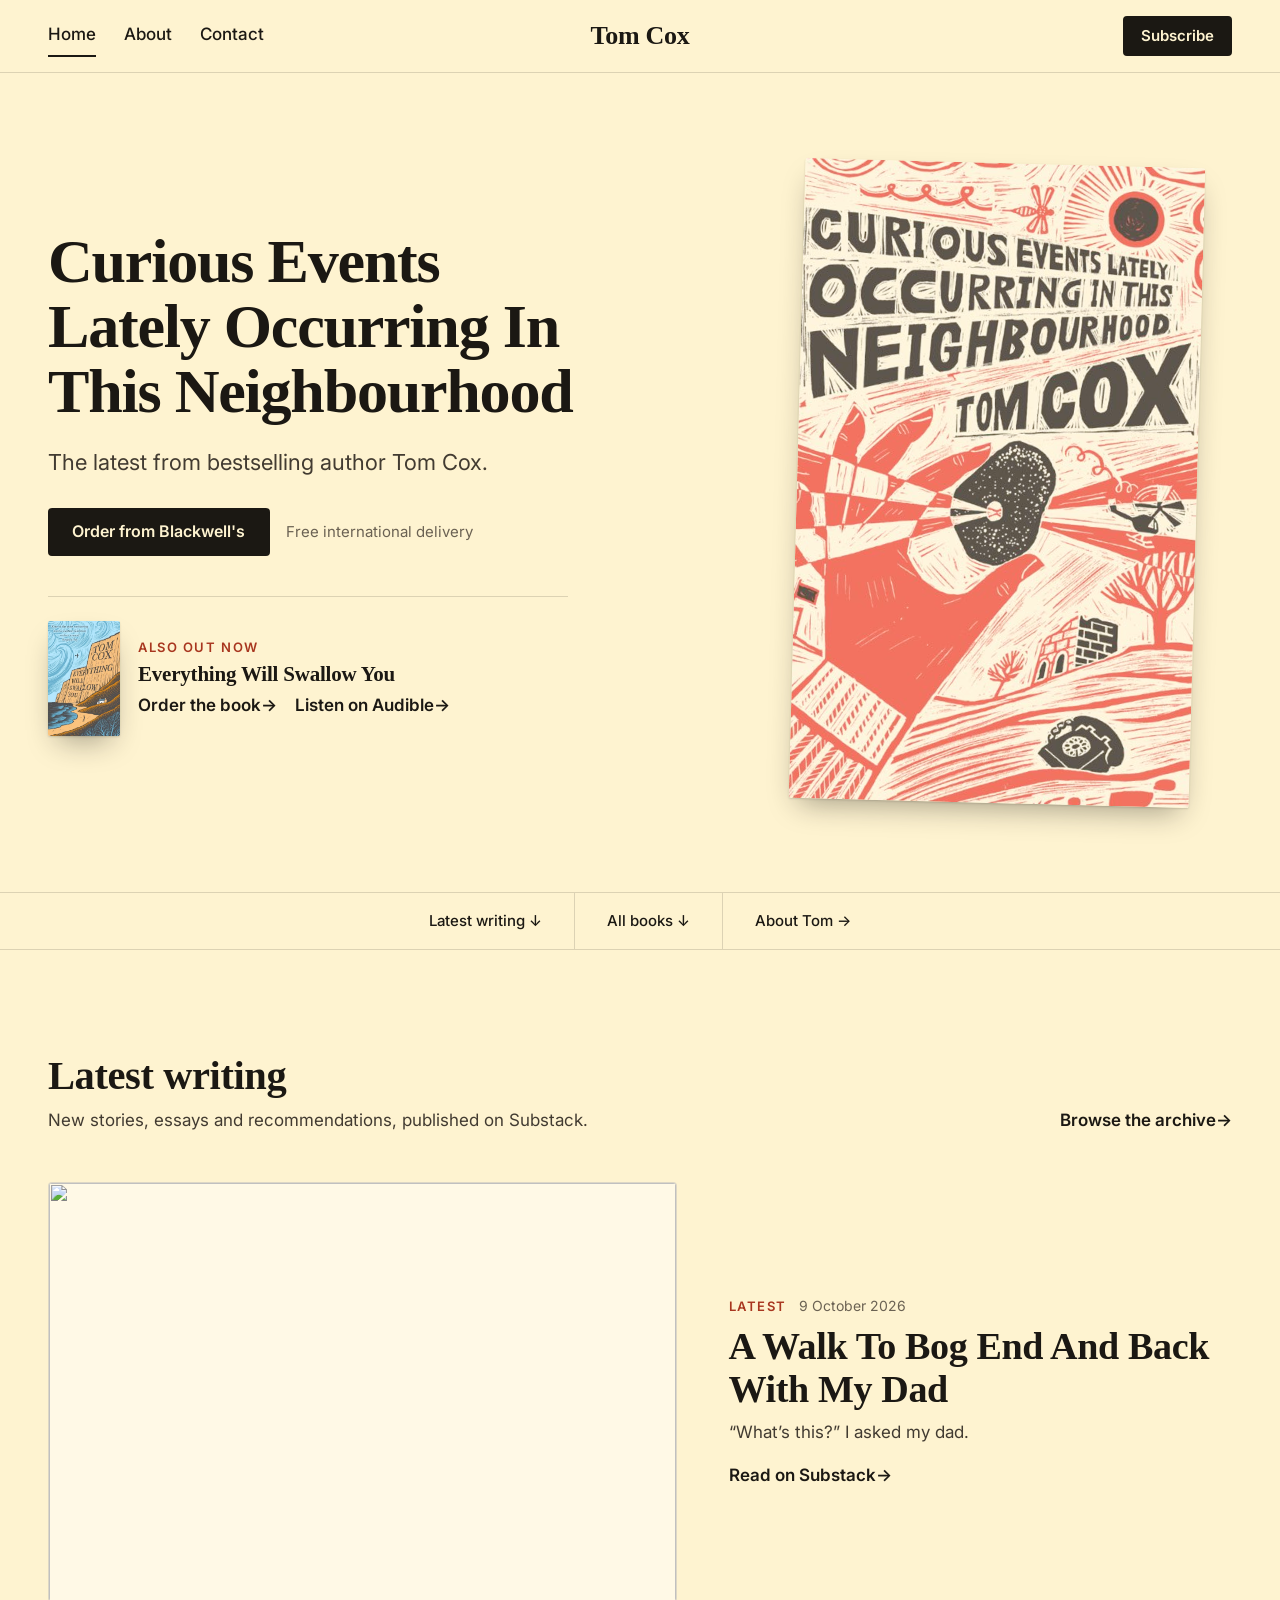
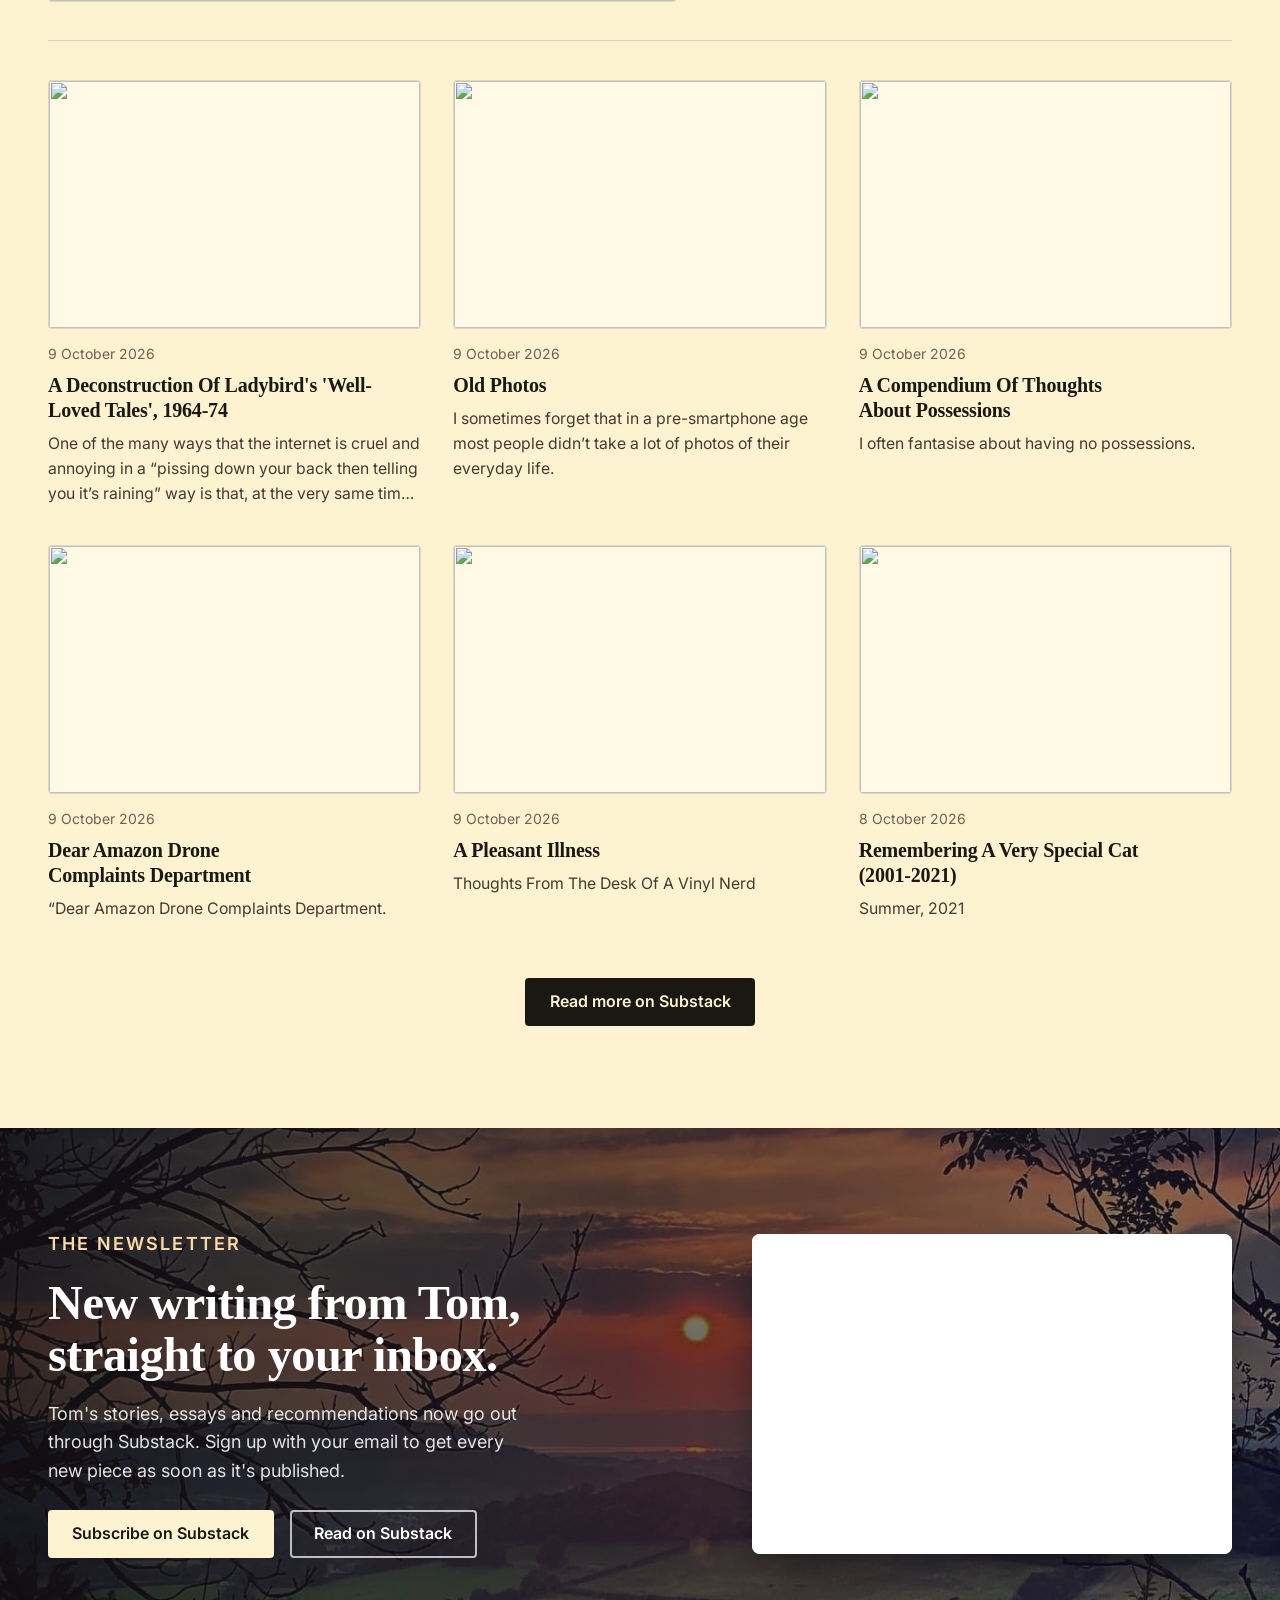
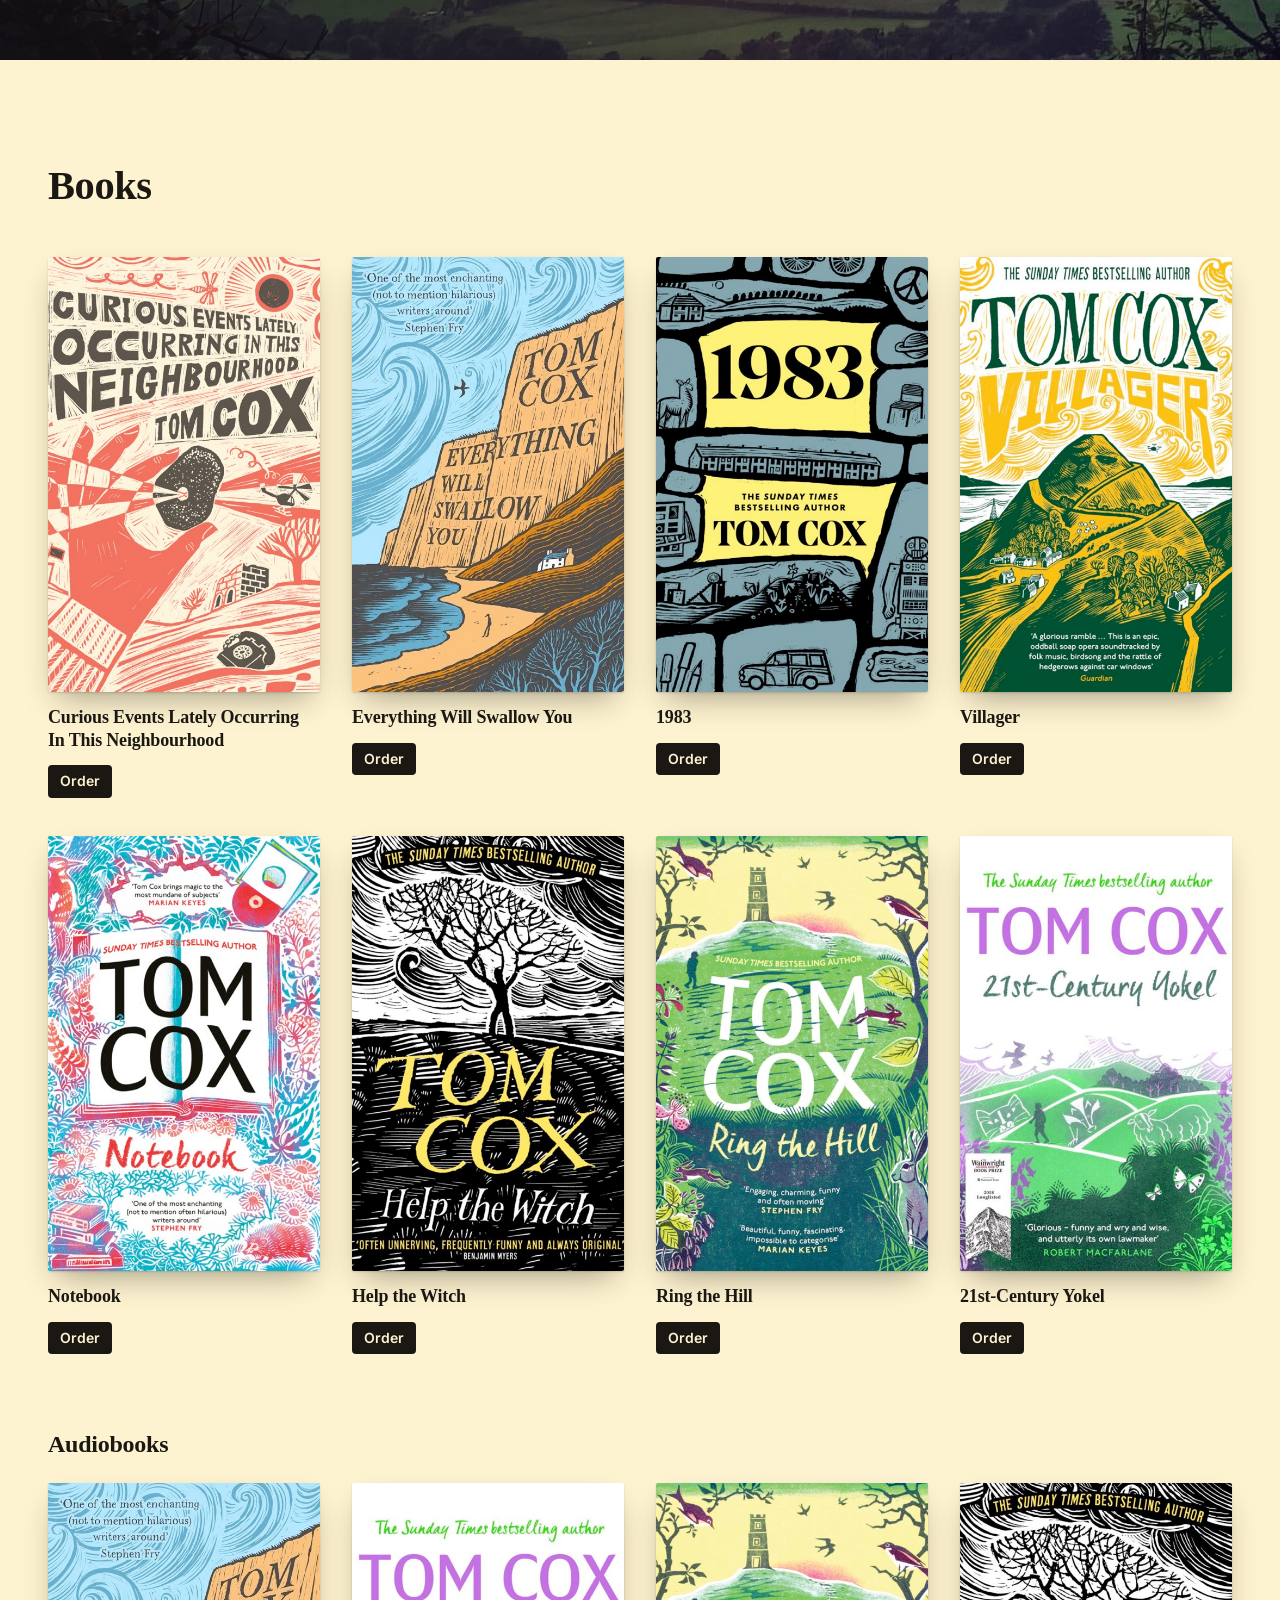
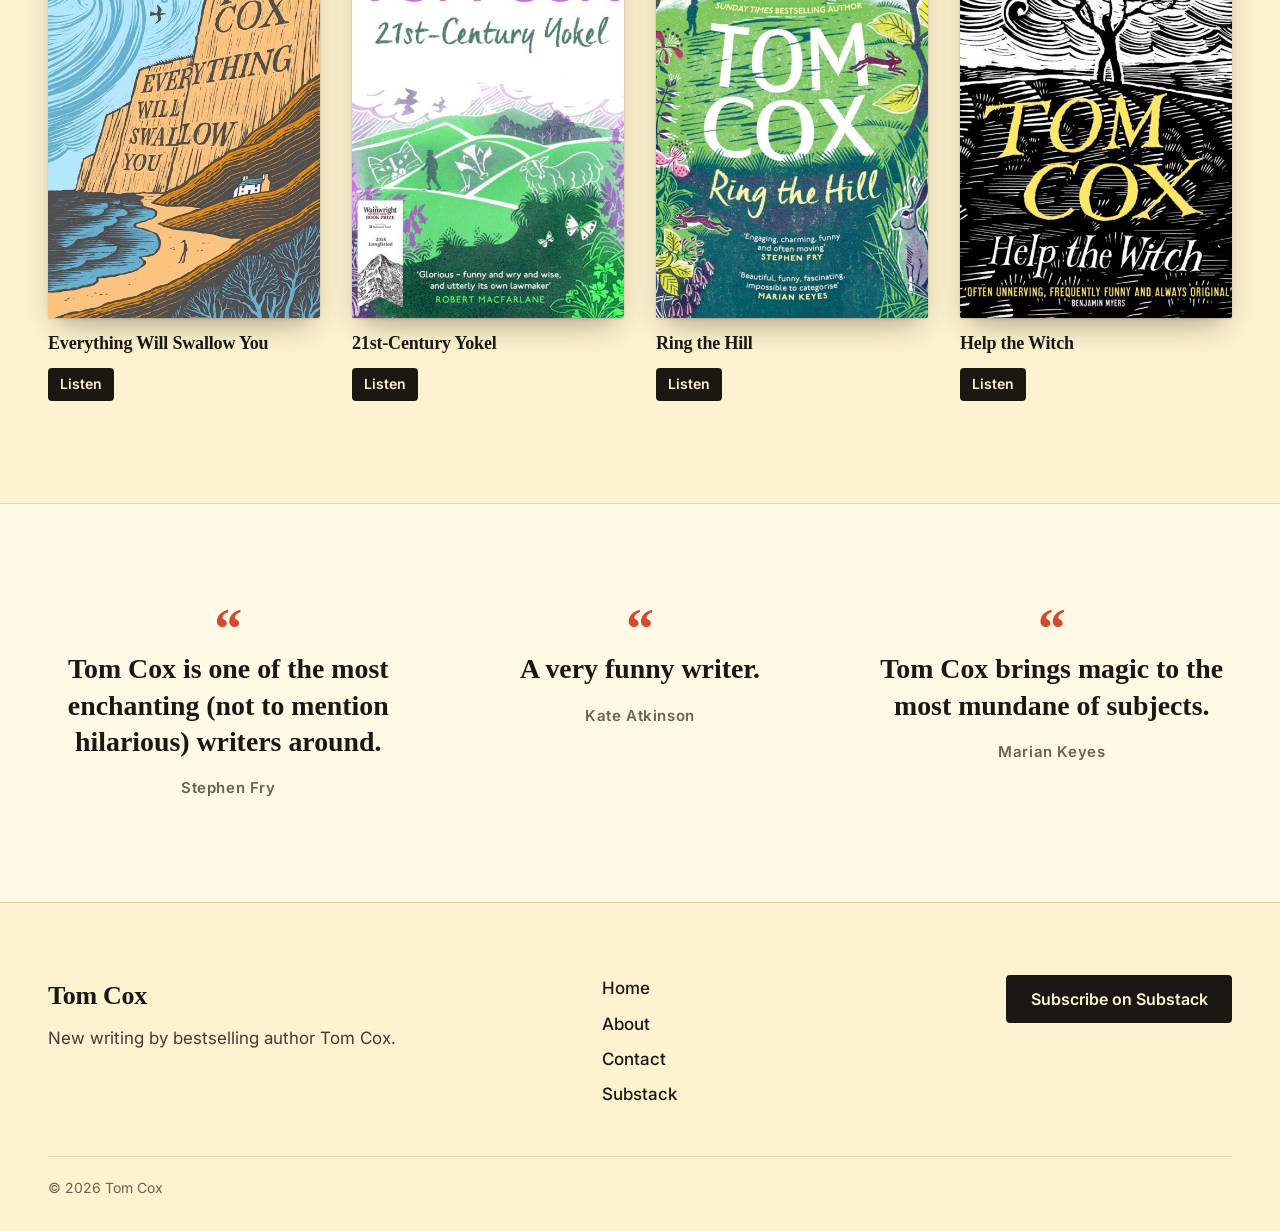
==== commit 97156f72: "Load latest posts from a Cloudflare Worker Substack blocks requests from GitHub Actions, so the hour" ====
--- a/site/index.html
+++ b/site/index.html
@@ -100,7 +100,7 @@
           <a class="link-arrow" href="https://tomcox.substack.com/archive">Browse the archive</a>
         </div>
 
-        <div class="posts" data-posts data-src="data/posts.json" data-limit="7" aria-busy="true">
+        <div class="posts" data-posts data-src="https://cloudlfare-worker-tom-cox.matt-422.workers.dev" data-fallback="data/posts.json" data-limit="7" aria-busy="true">
           <div class="post-skeleton" aria-hidden="true"></div>
           <div class="post-skeleton" aria-hidden="true"></div>
           <div class="post-skeleton" aria-hidden="true"></div>
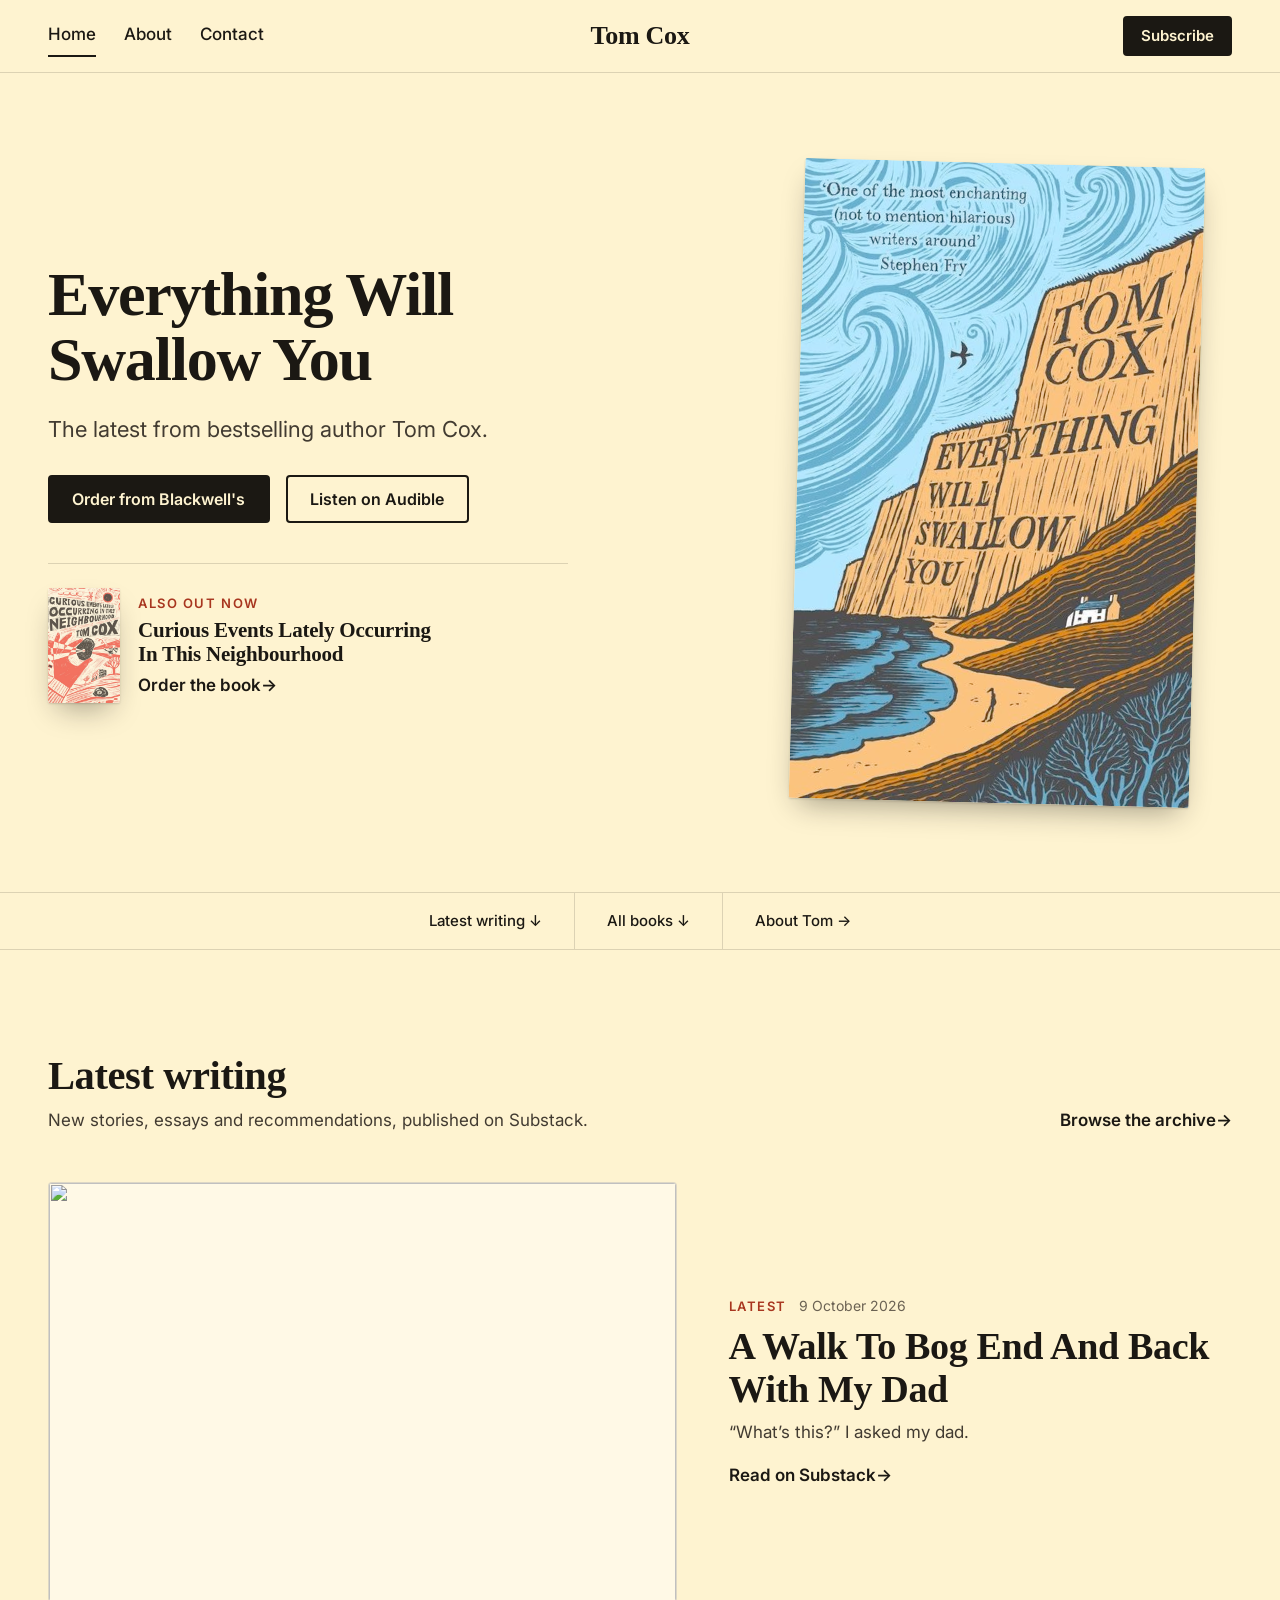
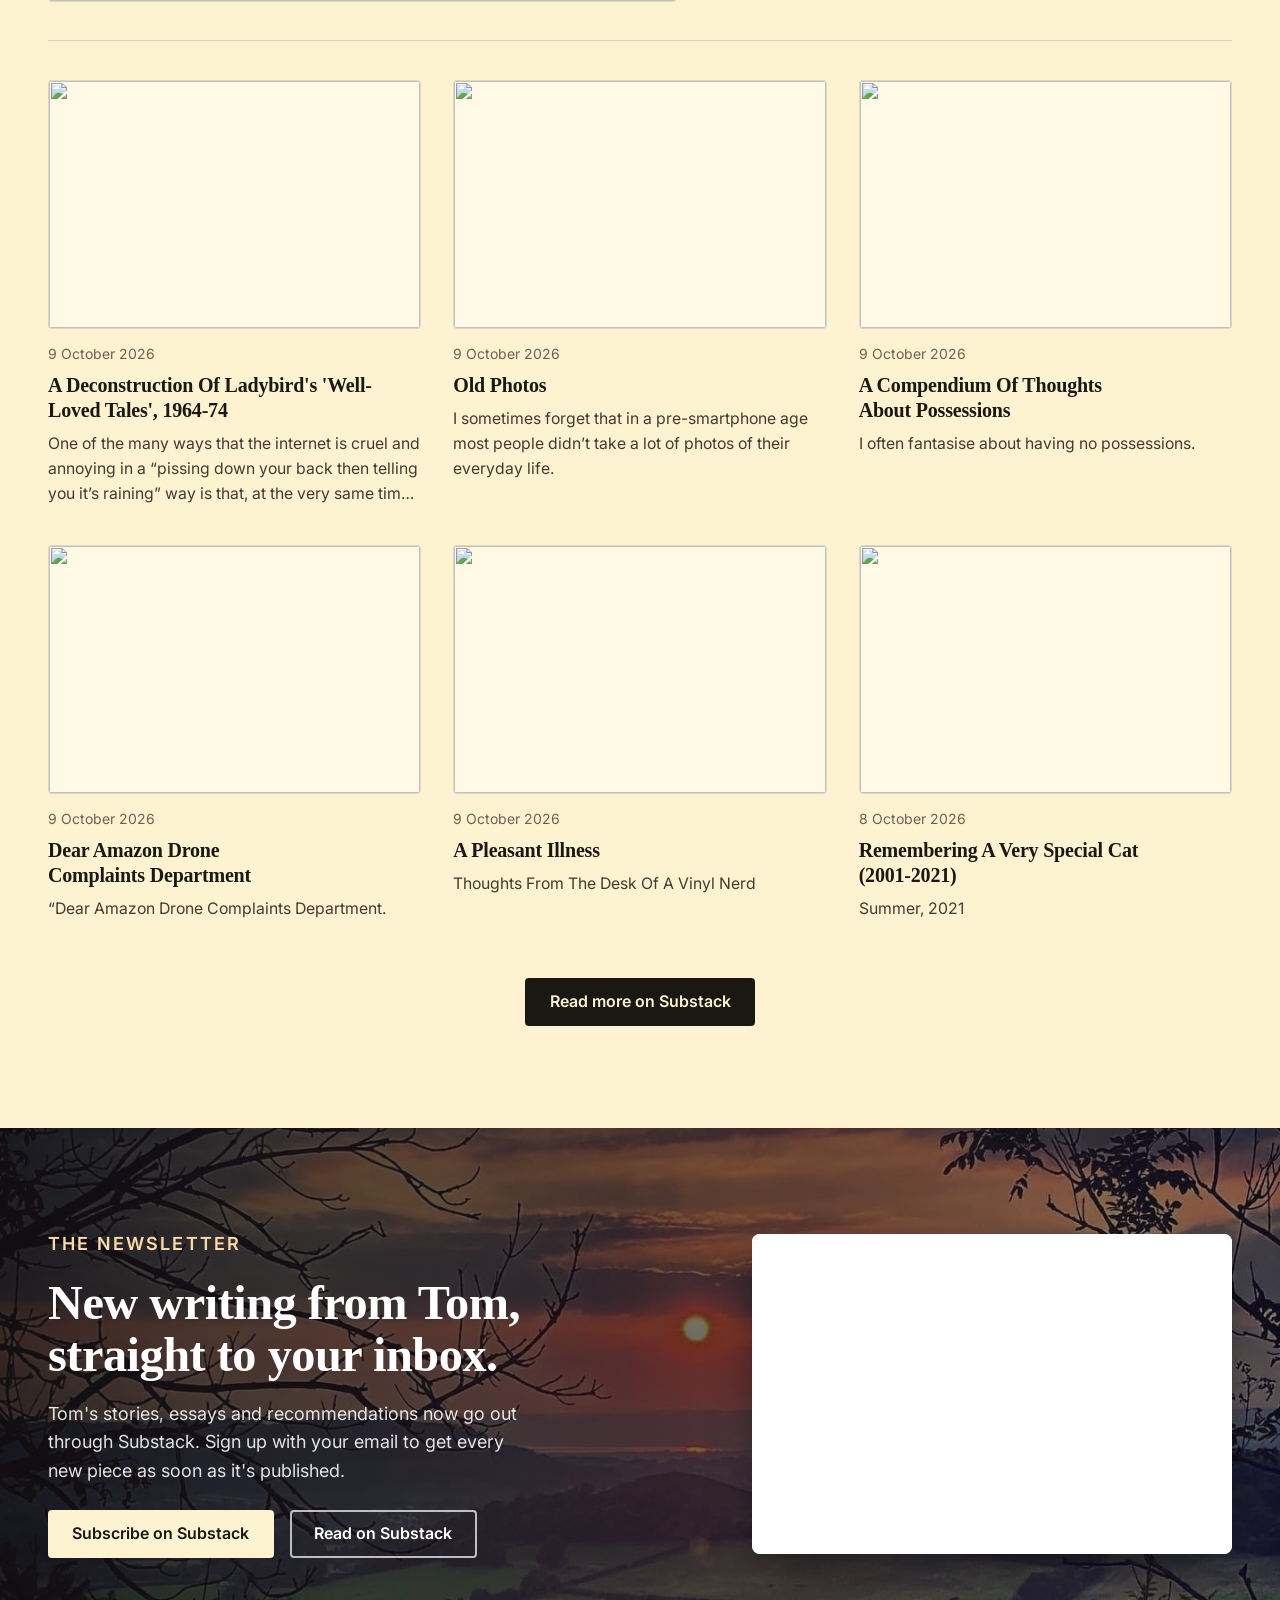
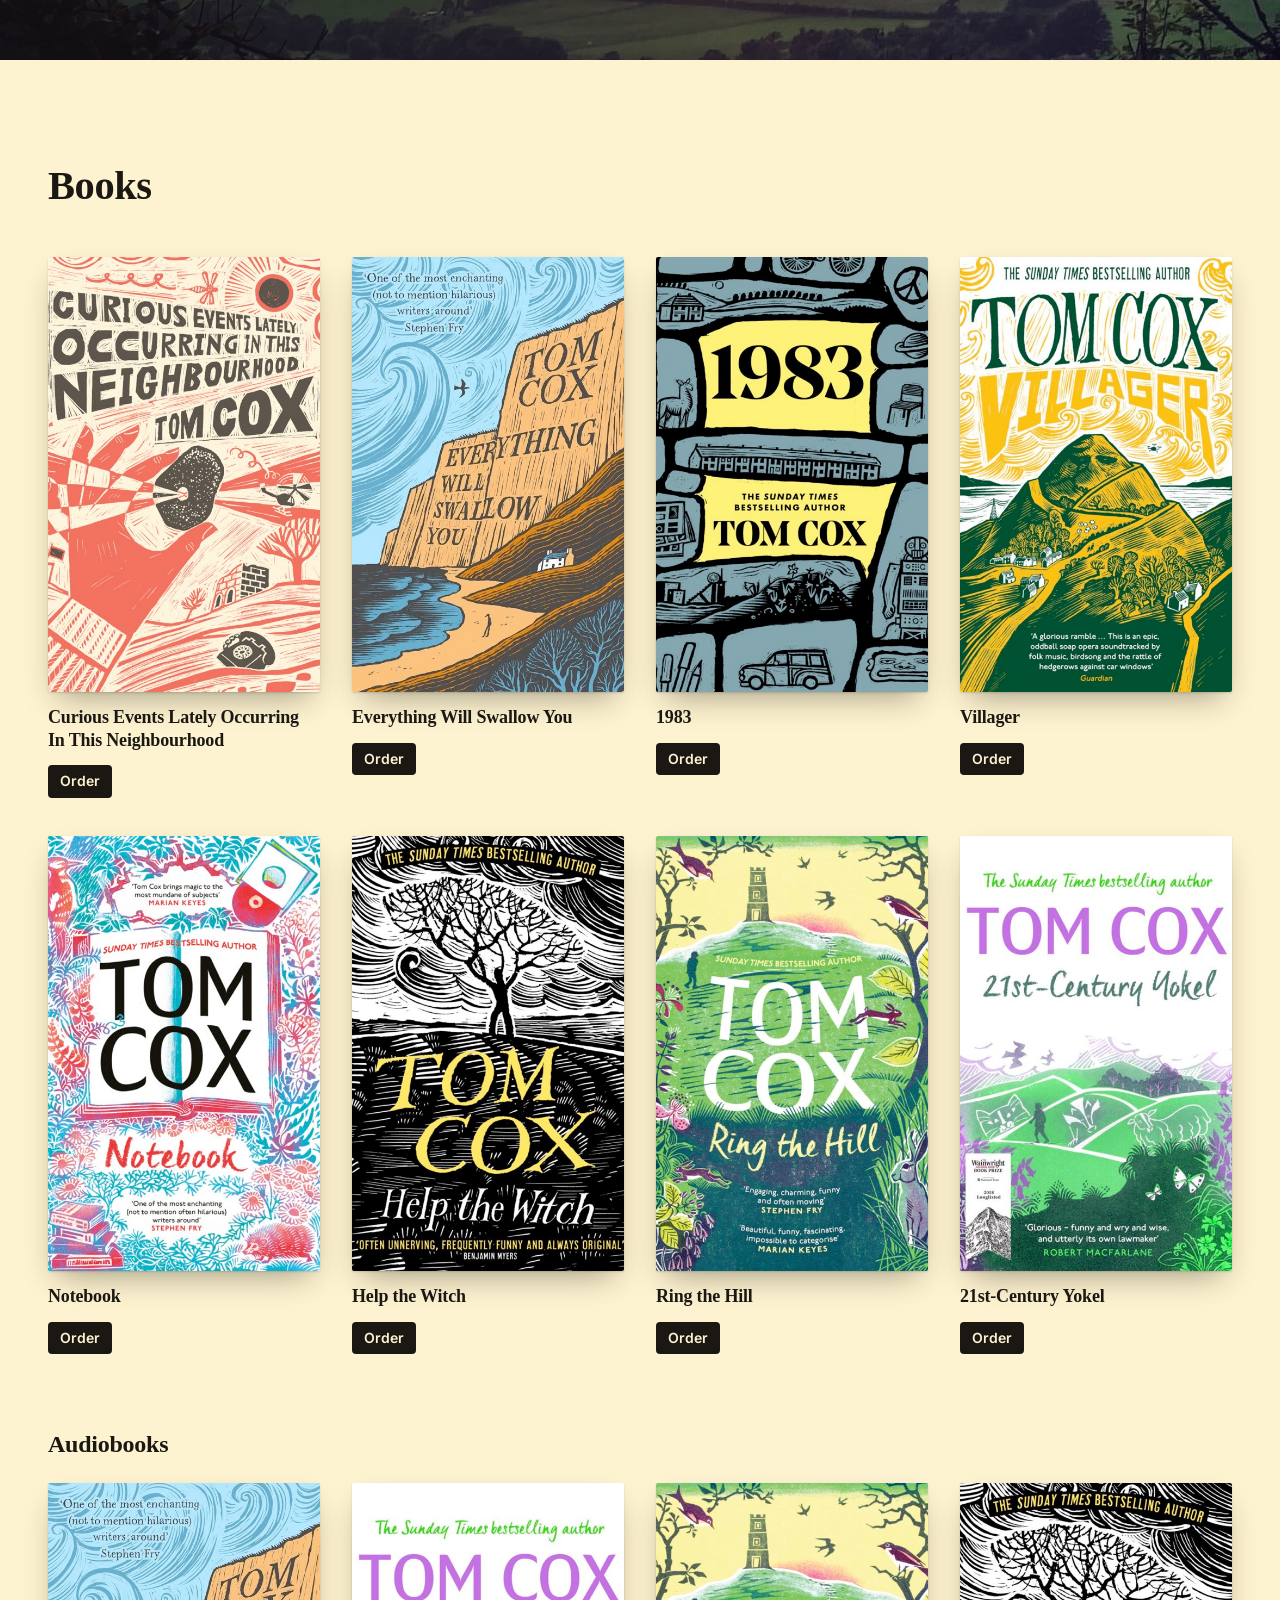
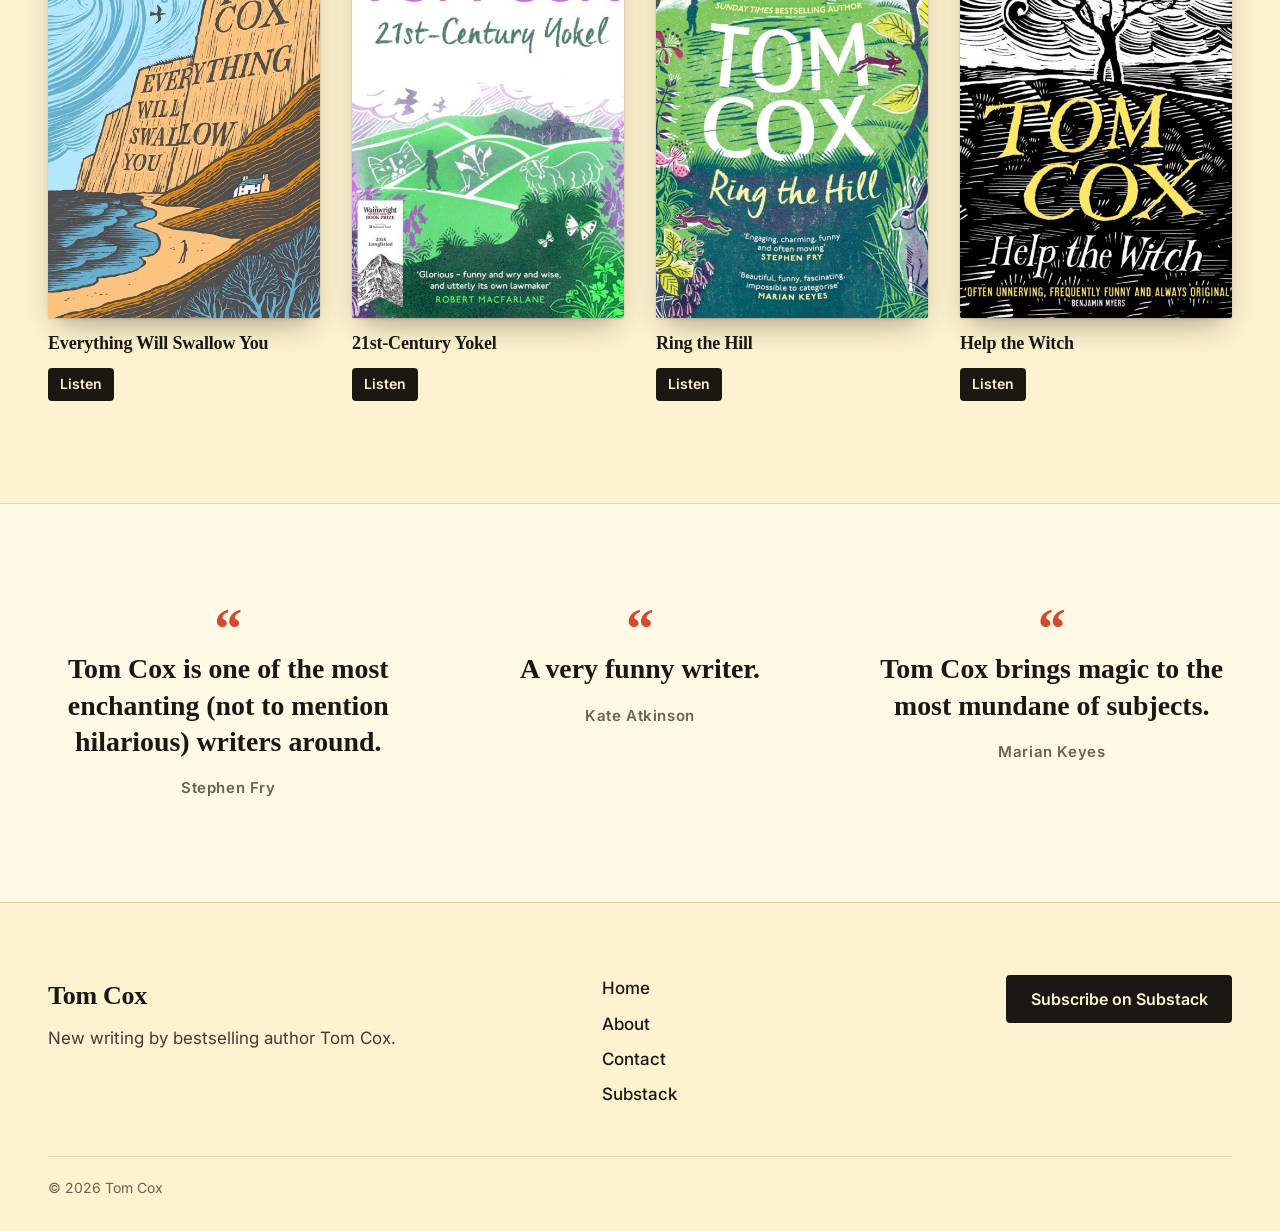
==== commit 0a7c260e: "Feature Everything Will Swallow You in the hero Co-Authored-By: Claude Opus 5.5 (1M context) <norepl" ====
--- a/site/index.html
+++ b/site/index.html
@@ -53,29 +53,28 @@
     <section class="hero" aria-labelledby="hero-title">
       <div class="container hero-inner">
         <div class="hero-copy">
-          <h1 class="hero-title" id="hero-title">Curious Events Lately Occurring In This Neighbourhood</h1>
+          <h1 class="hero-title" id="hero-title">Everything Will Swallow You</h1>
           <p class="hero-lede">The latest from bestselling author Tom Cox.</p>
           <div class="button-row">
-            <a class="button" href="https://blackwells.co.uk/bookshop/product/Curious-Events-Lately-Occurring-In-This-Neighbourhood-by-Tom-Cox/2100000300990" target="_blank" rel="noopener">Order from Blackwell's</a>
-            <span class="hero-note">Free international delivery</span>
+            <a class="button" href="https://blackwells.co.uk/bookshop/product/Everything-Will-Swallow-You-by-Tom-Cox/9781800755932" target="_blank" rel="noopener">Order from Blackwell's</a>
+            <a class="button button-outline" href="https://www.audible.co.uk/pd/Everything-Will-Swallow-You-Audiobook/B0FY6K4DGF" target="_blank" rel="noopener">Listen on Audible</a>
           </div>
 
           <div class="also-new">
-            <img src="assets/images/books/ewsy.jpg" alt="" width="500" height="800">
+            <img src="assets/images/books/curious.jpg" alt="" width="500" height="800">
             <div>
               <p class="eyebrow">Also out now</p>
-              <h2>Everything Will Swallow You</h2>
+              <h2>Curious Events Lately Occurring In This Neighbourhood</h2>
               <p class="also-new-links">
-                <a class="link-arrow" href="https://blackwells.co.uk/bookshop/product/Everything-Will-Swallow-You-by-Tom-Cox/9781800755932" target="_blank" rel="noopener">Order the book</a>
-                <a class="link-arrow" href="https://www.audible.co.uk/pd/Everything-Will-Swallow-You-Audiobook/B0FY6K4DGF" target="_blank" rel="noopener">Listen on Audible</a>
+                <a class="link-arrow" href="https://blackwells.co.uk/bookshop/product/Curious-Events-Lately-Occurring-In-This-Neighbourhood-by-Tom-Cox/2100000300990" target="_blank" rel="noopener">Order the book</a>
               </p>
             </div>
           </div>
         </div>
 
         <div class="hero-cover">
-          <a href="https://blackwells.co.uk/bookshop/product/Curious-Events-Lately-Occurring-In-This-Neighbourhood-by-Tom-Cox/2100000300990" target="_blank" rel="noopener">
-            <img src="assets/images/books/curious.jpg" alt="Cover of Curious Events Lately Occurring In This Neighbourhood by Tom Cox" width="500" height="800" fetchpriority="high">
+          <a href="https://blackwells.co.uk/bookshop/product/Everything-Will-Swallow-You-by-Tom-Cox/9781800755932" target="_blank" rel="noopener">
+            <img src="assets/images/books/ewsy.jpg" alt="Cover of Everything Will Swallow You by Tom Cox" width="500" height="800" fetchpriority="high">
           </a>
         </div>
       </div>
